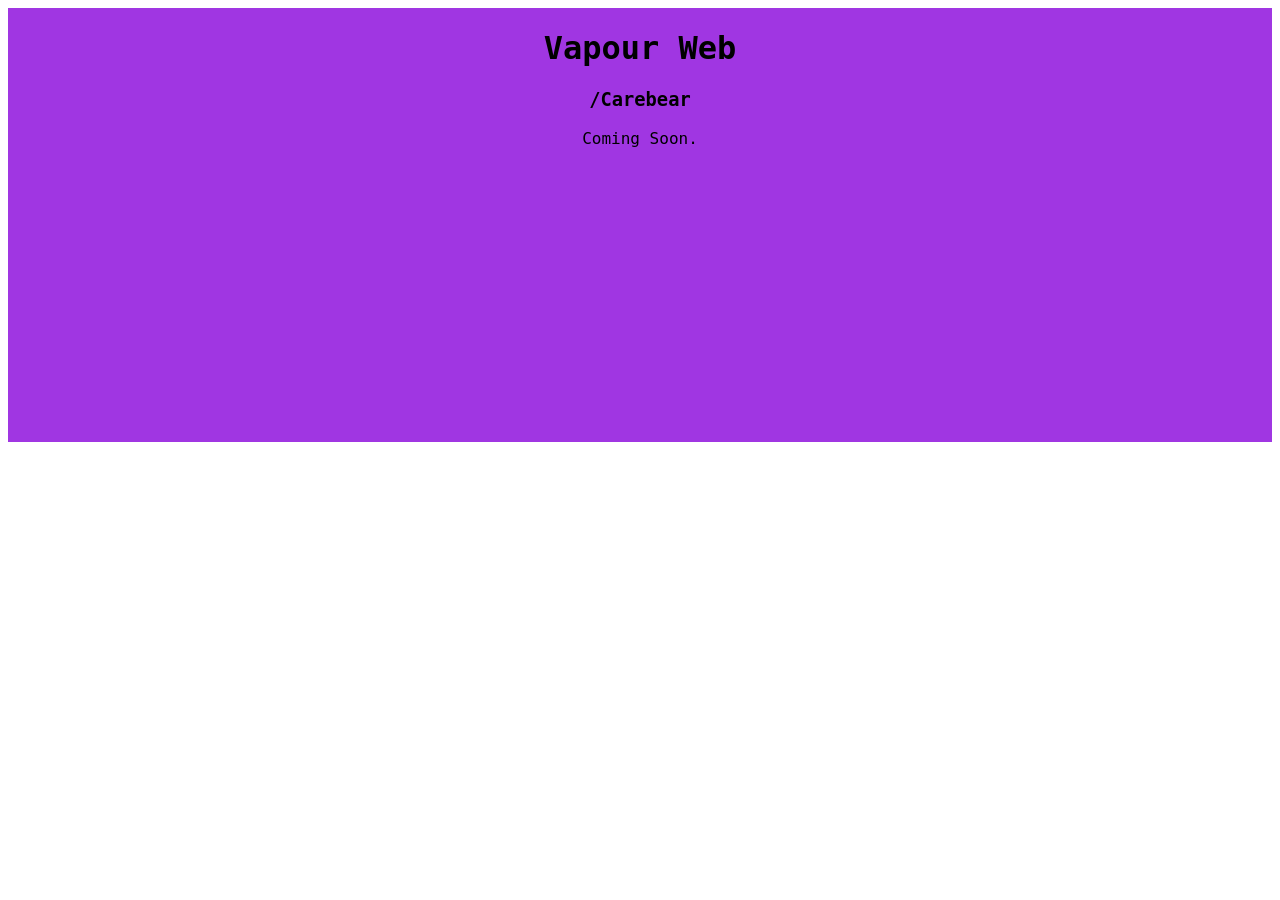
==== index.html @ 3020b5e5 "init commit Initial Commit for web frame." ====
<html>
    
    <head>
        <title>Vapour Web</title>
        <link rel="stylesheet" href="css/main.css">
    </head> 

    <div class="container">
    <!---CSS laylout top level container-->

        <div class="header">
            <h1>Vapour Web</h1>
            <h3>/Carebear</h3>
        </div>

        <div class="content">
            <body>
                <!---Content Here-->
                Coming Soon.
            </body>   
        </div>

        <div class="footer"></div>

        <div class="right-blade"></div>

        <div class="left-blade"></div>

    </div>
</html>
---- css/main.css ----
.container {
    background-color: #a036e2;
    display: grid; 
    grid-template-columns: 0.4fr 2.2fr 0.4fr; 
    grid-template-rows: 0.4fr 2.4fr 0.2fr; 
    gap: 0px 0px; 
    grid-template-areas: 
      "left-blade header right-blade"
      "left-blade content right-blade"
      "left-blade footer right-blade"; 
  }
  .header { grid-area: header; text-align: center; font-family: "Lucida Console", monospace; }
  .content { grid-area: content; text-align: center; font-family: "Monaco", monospace; }
  .footer { grid-area: footer; }
  .right-blade { grid-area: right-blade; }
  .left-blade { grid-area: left-blade; }
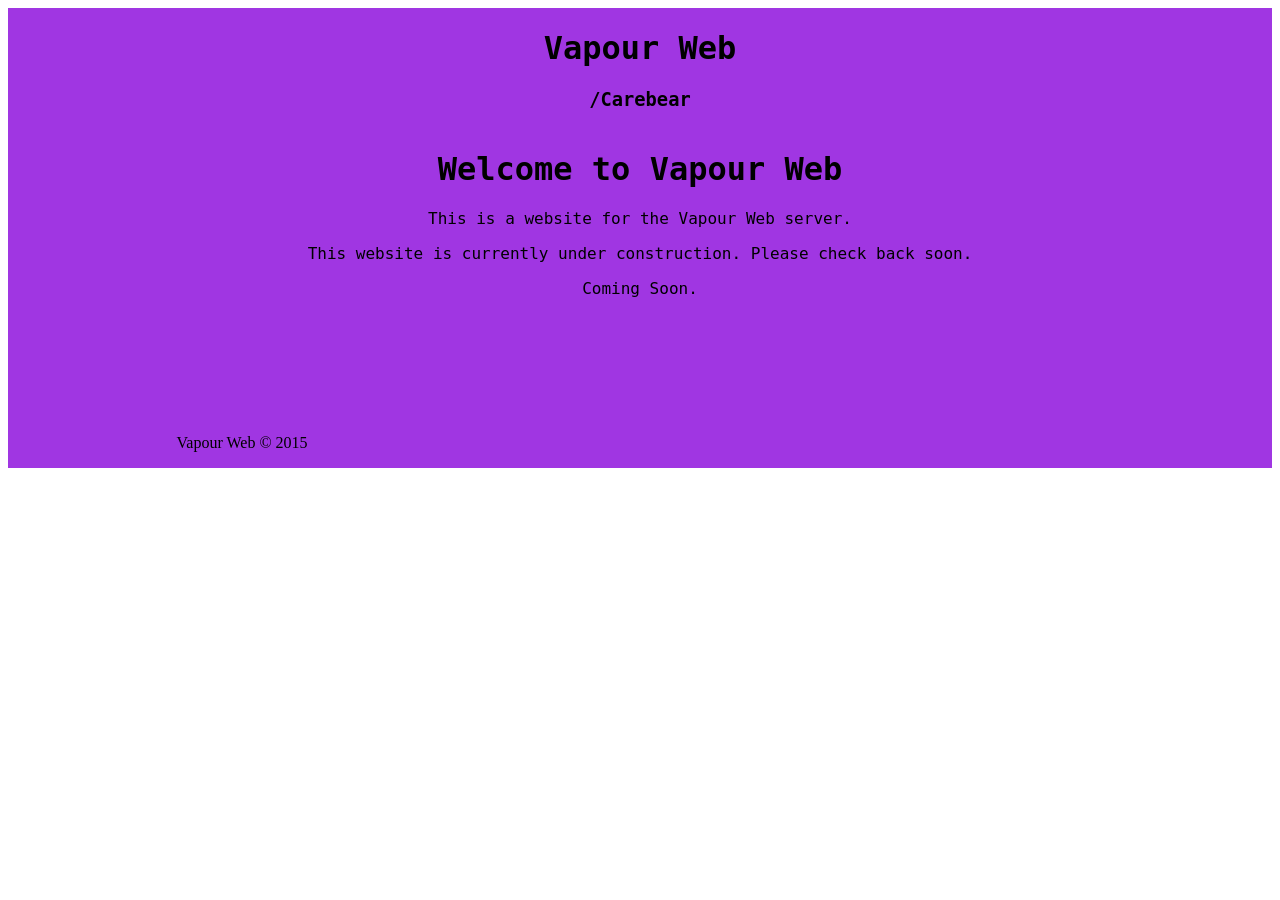
==== commit ed734a9e: "Co Pilot Test Signed-off-by: carebear93 <kris_care@hotmail.com>" ====
--- a/index.html
+++ b/index.html
@@ -15,10 +15,22 @@
 
         <div class="content">
             <body>
-                <!---Content Here-->
+                <h1>Welcome to Vapour Web</h1>
+                <p>
+                    This is a website for the Vapour Web server.
+                </p>
+                <p>
+                    This website is currently under construction.   Please check back soon.
+                </p>
                 Coming Soon.
             </body>   
         </div>
+
+        <div class="footer">
+            <p>
+                Vapour Web &copy; 2015
+            </p>
+
 
         <div class="footer"></div>
 
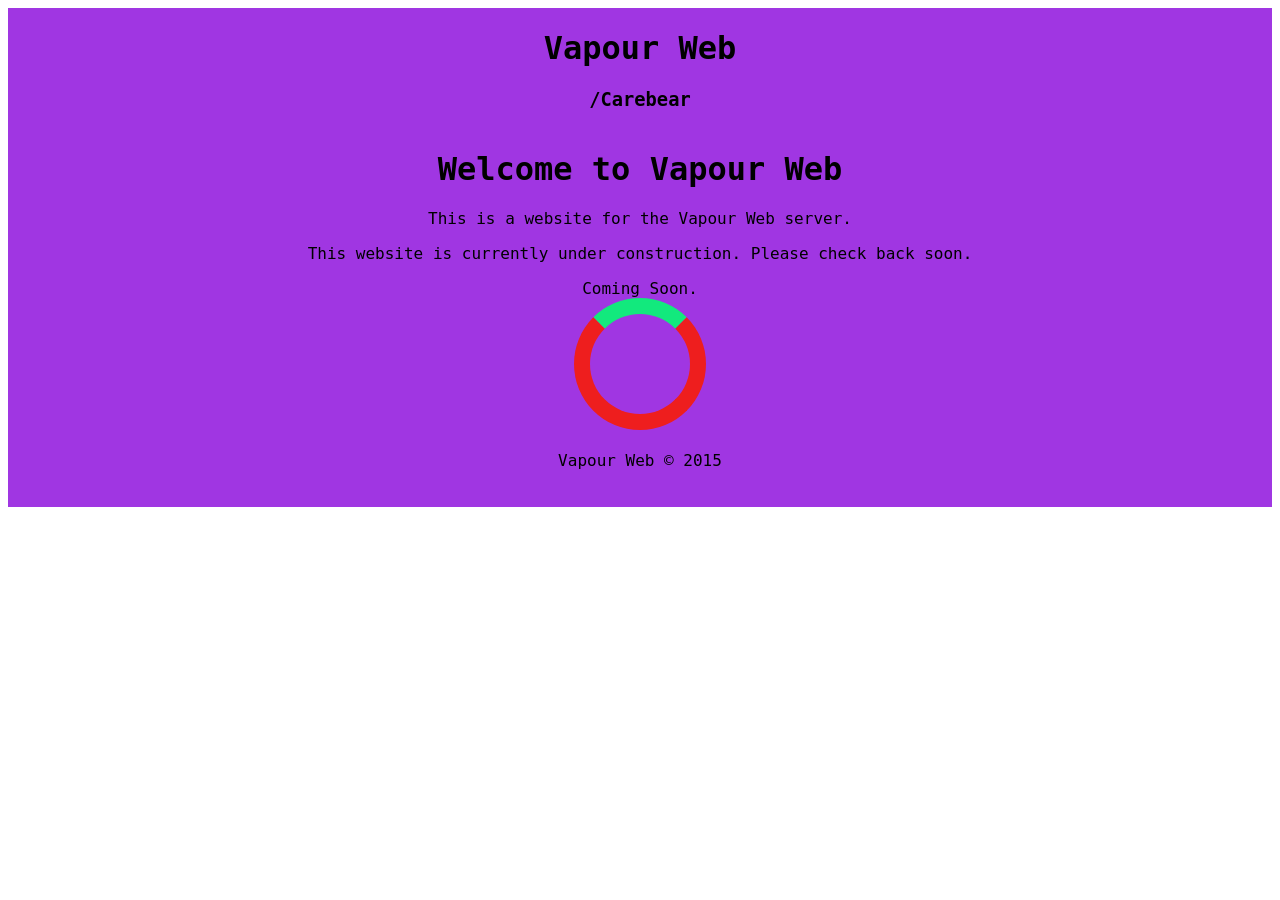
==== commit 38cf9d28: "Another Co Pilot Test Signed-off-by: carebear93 <kris_care@hotmail.com>" ====
--- a/index.html
+++ b/index.html
@@ -23,16 +23,15 @@
                     This website is currently under construction.   Please check back soon.
                 </p>
                 Coming Soon.
-            </body>   
+                <div class="loader"></div> <!--CSS loader-->
+            </body>
         </div>
 
         <div class="footer">
             <p>
                 Vapour Web &copy; 2015
             </p>
-
-
-        <div class="footer"></div>
+        </div>
 
         <div class="right-blade"></div>
 
--- a/css/main.css
+++ b/css/main.css
@@ -1,3 +1,4 @@
+/*Main Site CSS*/
 .container {
     background-color: #a036e2;
     display: grid; 
@@ -6,11 +7,33 @@
     gap: 0px 0px; 
     grid-template-areas: 
       "left-blade header right-blade"
-      "left-blade content right-blade"
+      "left-blade content  right-blade"
+      "left-blade loader  right-blade"
       "left-blade footer right-blade"; 
   }
   .header { grid-area: header; text-align: center; font-family: "Lucida Console", monospace; }
   .content { grid-area: content; text-align: center; font-family: "Monaco", monospace; }
-  .footer { grid-area: footer; }
+  .footer { grid-area: footer; text-align: center;  font-family: "Lucia Console", monospace;}
+
+  /*Loader CSS*/
+  .loader {
+    display: flex;
+    align-content: center;
+    margin: 0 auto;
+    grid-area: loader;
+    border: 16px solid #ee1e1e; /* Red */
+    border-top: 16px solid #12e97d; /* Green */
+    border-radius: 50%;
+    width: 100px;
+    height: 100px;
+    animation: spin 2s linear infinite;
+  }
+  @keyframes spin {
+    0% { transform: rotate(0deg); }
+    100% { transform: rotate(360deg); }
+  }
+
   .right-blade { grid-area: right-blade; }
   .left-blade { grid-area: left-blade; }
+  
+  
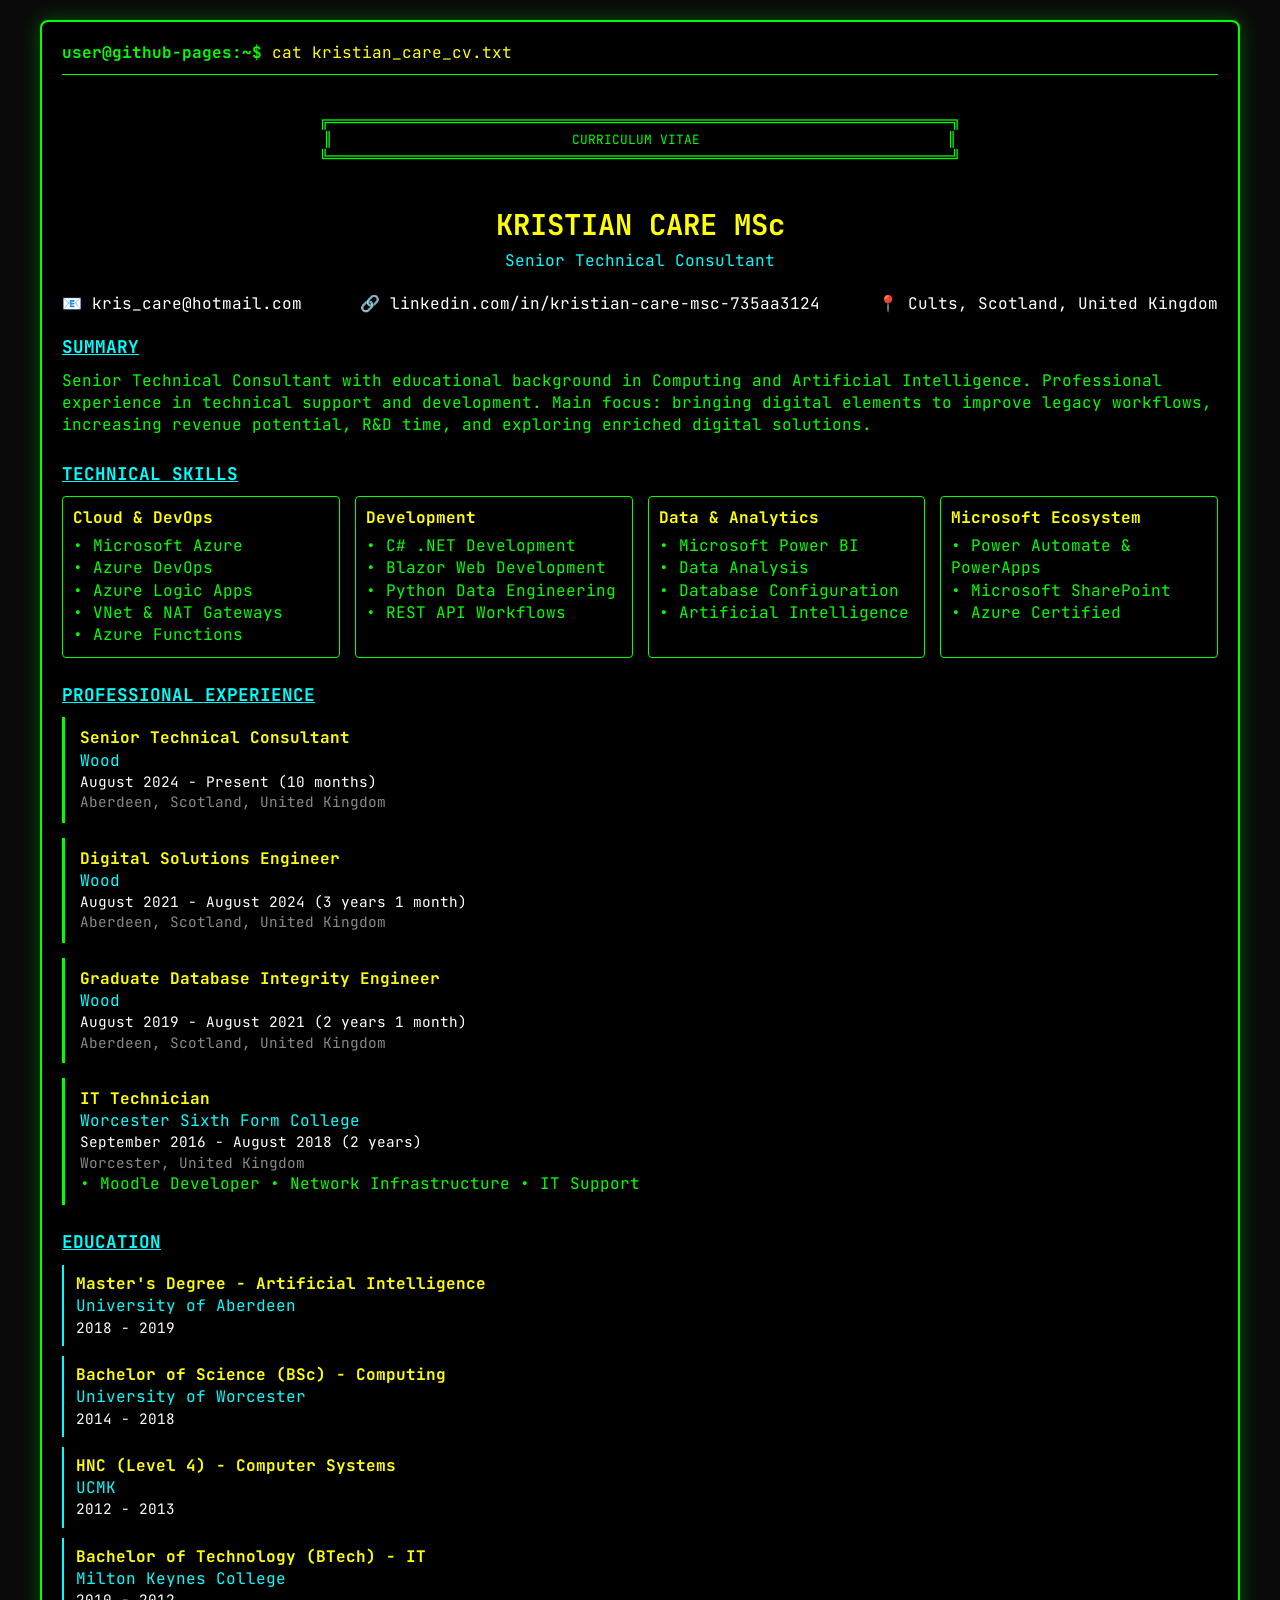
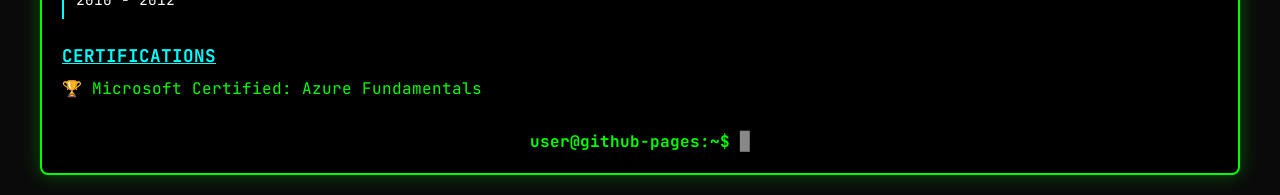
==== commit 8b68bf9c: "Inital Commit" ====
--- a/index.html
+++ b/index.html
@@ -1,41 +1,336 @@
-<html>
-    
-    <head>
-        <title>Vapour Web</title>
-        <link rel="stylesheet" href="css/main.css">
-    </head> 
-
-    <div class="container">
-    <!---CSS laylout top level container-->
-
-        <div class="header">
-            <h1>Vapour Web</h1>
-            <h3>/Carebear</h3>
+<!DOCTYPE html>
+<html lang="en">
+<head>
+    <meta charset="UTF-8">
+    <meta name="viewport" content="width=device-width, initial-scale=1.0">
+    <title>Kristian Care MSc - CV</title>
+    <style>
+        @import url('https://fonts.googleapis.com/css2?family=JetBrains+Mono:wght@400;700&display=swap');
+        
+        * {
+            margin: 0;
+            padding: 0;
+            box-sizing: border-box;
+        }
+        
+        body {
+            background-color: #0a0a0a;
+            color: #00ff00;
+            font-family: 'JetBrains Mono', 'Courier New', monospace;
+            line-height: 1.4;
+            padding: 20px;
+            min-height: 100vh;
+        }
+        
+        .terminal {
+            max-width: 1200px;
+            margin: 0 auto;
+            background-color: #000;
+            border: 2px solid #00ff00;
+            border-radius: 8px;
+            padding: 20px;
+            box-shadow: 0 0 20px rgba(0, 255, 0, 0.3);
+        }
+        
+        .terminal-header {
+            border-bottom: 1px solid #00ff00;
+            padding-bottom: 10px;
+            margin-bottom: 20px;
+        }
+        
+        .prompt {
+            color: #00ff00;
+            font-weight: bold;
+        }
+        
+        .command {
+            color: #ffff00;
+        }
+        
+        .output {
+            color: #00ff00;
+            margin-left: 0;
+        }
+        
+        .section {
+            margin-bottom: 25px;
+        }
+        
+        .section-title {
+            color: #00ffff;
+            font-weight: bold;
+            font-size: 1.1em;
+            margin-bottom: 10px;
+            text-decoration: underline;
+        }
+        
+        .name {
+            color: #ffff00;
+            font-size: 1.8em;
+            font-weight: bold;
+            text-align: center;
+            margin-bottom: 5px;
+        }
+        
+        .title {
+            color: #00ffff;
+            text-align: center;
+            margin-bottom: 20px;
+        }
+        
+        .contact-info {
+            display: flex;
+            justify-content: space-between;
+            flex-wrap: wrap;
+            gap: 10px;
+            margin-bottom: 20px;
+        }
+        
+        .contact-item {
+            color: #ffffff;
+        }
+        
+        .skills-grid {
+            display: grid;
+            grid-template-columns: repeat(auto-fit, minmax(250px, 1fr));
+            gap: 15px;
+            margin-bottom: 20px;
+        }
+        
+        .skill-category {
+            border: 1px solid #00ff00;
+            padding: 10px;
+            border-radius: 4px;
+        }
+        
+        .skill-category h4 {
+            color: #ffff00;
+            margin-bottom: 5px;
+        }
+        
+        .experience-item {
+            margin-bottom: 15px;
+            padding: 10px;
+            border-left: 3px solid #00ff00;
+            padding-left: 15px;
+        }
+        
+        .job-title {
+            color: #ffff00;
+            font-weight: bold;
+        }
+        
+        .company {
+            color: #00ffff;
+        }
+        
+        .duration {
+            color: #ffffff;
+            font-size: 0.9em;
+        }
+        
+        .location {
+            color: #888;
+            font-size: 0.9em;
+        }
+        
+        .education-item {
+            margin-bottom: 10px;
+            padding: 8px;
+            border-left: 2px solid #00ffff;
+            padding-left: 12px;
+        }
+        
+        .degree {
+            color: #ffff00;
+            font-weight: bold;
+        }
+        
+        .institution {
+            color: #00ffff;
+        }
+        
+        .year {
+            color: #ffffff;
+            font-size: 0.9em;
+        }
+        
+        .cursor {
+            animation: blink 1s infinite;
+        }
+        
+        @keyframes blink {
+            0%, 50% { opacity: 1; }
+            51%, 100% { opacity: 0; }
+        }
+        
+        .ascii-art {
+            color: #00ff00;
+            font-size: 0.8em;
+            text-align: center;
+            margin-bottom: 20px;
+            white-space: pre;
+        }
+        
+        @media (max-width: 768px) {
+            body {
+                padding: 10px;
+            }
+            
+            .terminal {
+                padding: 15px;
+            }
+            
+            .contact-info {
+                flex-direction: column;
+            }
+            
+            .skills-grid {
+                grid-template-columns: 1fr;
+            }
+            
+            .name {
+                font-size: 1.4em;
+            }
+        }
+    </style>
+</head>
+<body>
+    <div class="terminal">
+        <div class="terminal-header">
+            <span class="prompt">user@github-pages:~$</span> <span class="command">cat kristian_care_cv.txt</span>
         </div>
-
-        <div class="content">
-            <body>
-                <h1>Welcome to Vapour Web</h1>
-                <p>
-                    This is a website for the Vapour Web server.
-                </p>
-                <p>
-                    This website is currently under construction.   Please check back soon.
-                </p>
-                Coming Soon.
-                <div class="loader"></div> <!--CSS loader-->
-            </body>
+        
+        <div class="ascii-art">
+╔══════════════════════════════════════════════════════════════════════════════╗
+║                              CURRICULUM VITAE                               ║
+╚══════════════════════════════════════════════════════════════════════════════╝
         </div>
-
-        <div class="footer">
-            <p>
-                Vapour Web &copy; 2015
-            </p>
+        
+        <div class="output">
+            <div class="name">KRISTIAN CARE MSc</div>
+            <div class="title">Senior Technical Consultant</div>
+            
+            <div class="contact-info">
+                <div class="contact-item">📧 kris_care@hotmail.com</div>
+                <div class="contact-item">🔗 linkedin.com/in/kristian-care-msc-735aa3124</div>
+                <div class="contact-item">📍 Cults, Scotland, United Kingdom</div>
+            </div>
+            
+            <div class="section">
+                <div class="section-title">SUMMARY</div>
+                <div class="output">
+Senior Technical Consultant with educational background in Computing and 
+Artificial Intelligence. Professional experience in technical support and 
+development. Main focus: bringing digital elements to improve legacy workflows, 
+increasing revenue potential, R&D time, and exploring enriched digital solutions.
+                </div>
+            </div>
+            
+            <div class="section">
+                <div class="section-title">TECHNICAL SKILLS</div>
+                <div class="skills-grid">
+                    <div class="skill-category">
+                        <h4>Cloud & DevOps</h4>
+                        <div>• Microsoft Azure</div>
+                        <div>• Azure DevOps</div>
+                        <div>• Azure Logic Apps</div>
+                        <div>• VNet & NAT Gateways</div>
+                        <div>• Azure Functions</div>
+                    </div>
+                    <div class="skill-category">
+                        <h4>Development</h4>
+                        <div>• C# .NET Development</div>
+                        <div>• Blazor Web Development</div>
+                        <div>• Python Data Engineering</div>
+                        <div>• REST API Workflows</div>
+                    </div>
+                    <div class="skill-category">
+                        <h4>Data & Analytics</h4>
+                        <div>• Microsoft Power BI</div>
+                        <div>• Data Analysis</div>
+                        <div>• Database Configuration</div>
+                        <div>• Artificial Intelligence</div>
+                    </div>
+                    <div class="skill-category">
+                        <h4>Microsoft Ecosystem</h4>
+                        <div>• Power Automate & PowerApps</div>
+                        <div>• Microsoft SharePoint</div>
+                        <div>• Azure Certified</div>
+                    </div>
+                </div>
+            </div>
+            
+            <div class="section">
+                <div class="section-title">PROFESSIONAL EXPERIENCE</div>
+                
+                <div class="experience-item">
+                    <div class="job-title">Senior Technical Consultant</div>
+                    <div class="company">Wood</div>
+                    <div class="duration">August 2024 - Present (10 months)</div>
+                    <div class="location">Aberdeen, Scotland, United Kingdom</div>
+                </div>
+                
+                <div class="experience-item">
+                    <div class="job-title">Digital Solutions Engineer</div>
+                    <div class="company">Wood</div>
+                    <div class="duration">August 2021 - August 2024 (3 years 1 month)</div>
+                    <div class="location">Aberdeen, Scotland, United Kingdom</div>
+                </div>
+                
+                <div class="experience-item">
+                    <div class="job-title">Graduate Database Integrity Engineer</div>
+                    <div class="company">Wood</div>
+                    <div class="duration">August 2019 - August 2021 (2 years 1 month)</div>
+                    <div class="location">Aberdeen, Scotland, United Kingdom</div>
+                </div>
+                
+                <div class="experience-item">
+                    <div class="job-title">IT Technician</div>
+                    <div class="company">Worcester Sixth Form College</div>
+                    <div class="duration">September 2016 - August 2018 (2 years)</div>
+                    <div class="location">Worcester, United Kingdom</div>
+                    <div>• Moodle Developer • Network Infrastructure • IT Support</div>
+                </div>
+            </div>
+            
+            <div class="section">
+                <div class="section-title">EDUCATION</div>
+                
+                <div class="education-item">
+                    <div class="degree">Master's Degree - Artificial Intelligence</div>
+                    <div class="institution">University of Aberdeen</div>
+                    <div class="year">2018 - 2019</div>
+                </div>
+                
+                <div class="education-item">
+                    <div class="degree">Bachelor of Science (BSc) - Computing</div>
+                    <div class="institution">University of Worcester</div>
+                    <div class="year">2014 - 2018</div>
+                </div>
+                
+                <div class="education-item">
+                    <div class="degree">HNC (Level 4) - Computer Systems</div>
+                    <div class="institution">UCMK</div>
+                    <div class="year">2012 - 2013</div>
+                </div>
+                
+                <div class="education-item">
+                    <div class="degree">Bachelor of Technology (BTech) - IT</div>
+                    <div class="institution">Milton Keynes College</div>
+                    <div class="year">2010 - 2012</div>
+                </div>
+            </div>
+            
+            <div class="section">
+                <div class="section-title">CERTIFICATIONS</div>
+                <div class="output">🏆 Microsoft Certified: Azure Fundamentals</div>
+            </div>
+            
+            <div style="margin-top: 30px; text-align: center; color: #888;">
+                <span class="prompt">user@github-pages:~$</span> <span class="cursor">█</span>
+            </div>
         </div>
-
-        <div class="right-blade"></div>
-
-        <div class="left-blade"></div>
-
     </div>
+</body>
 </html>
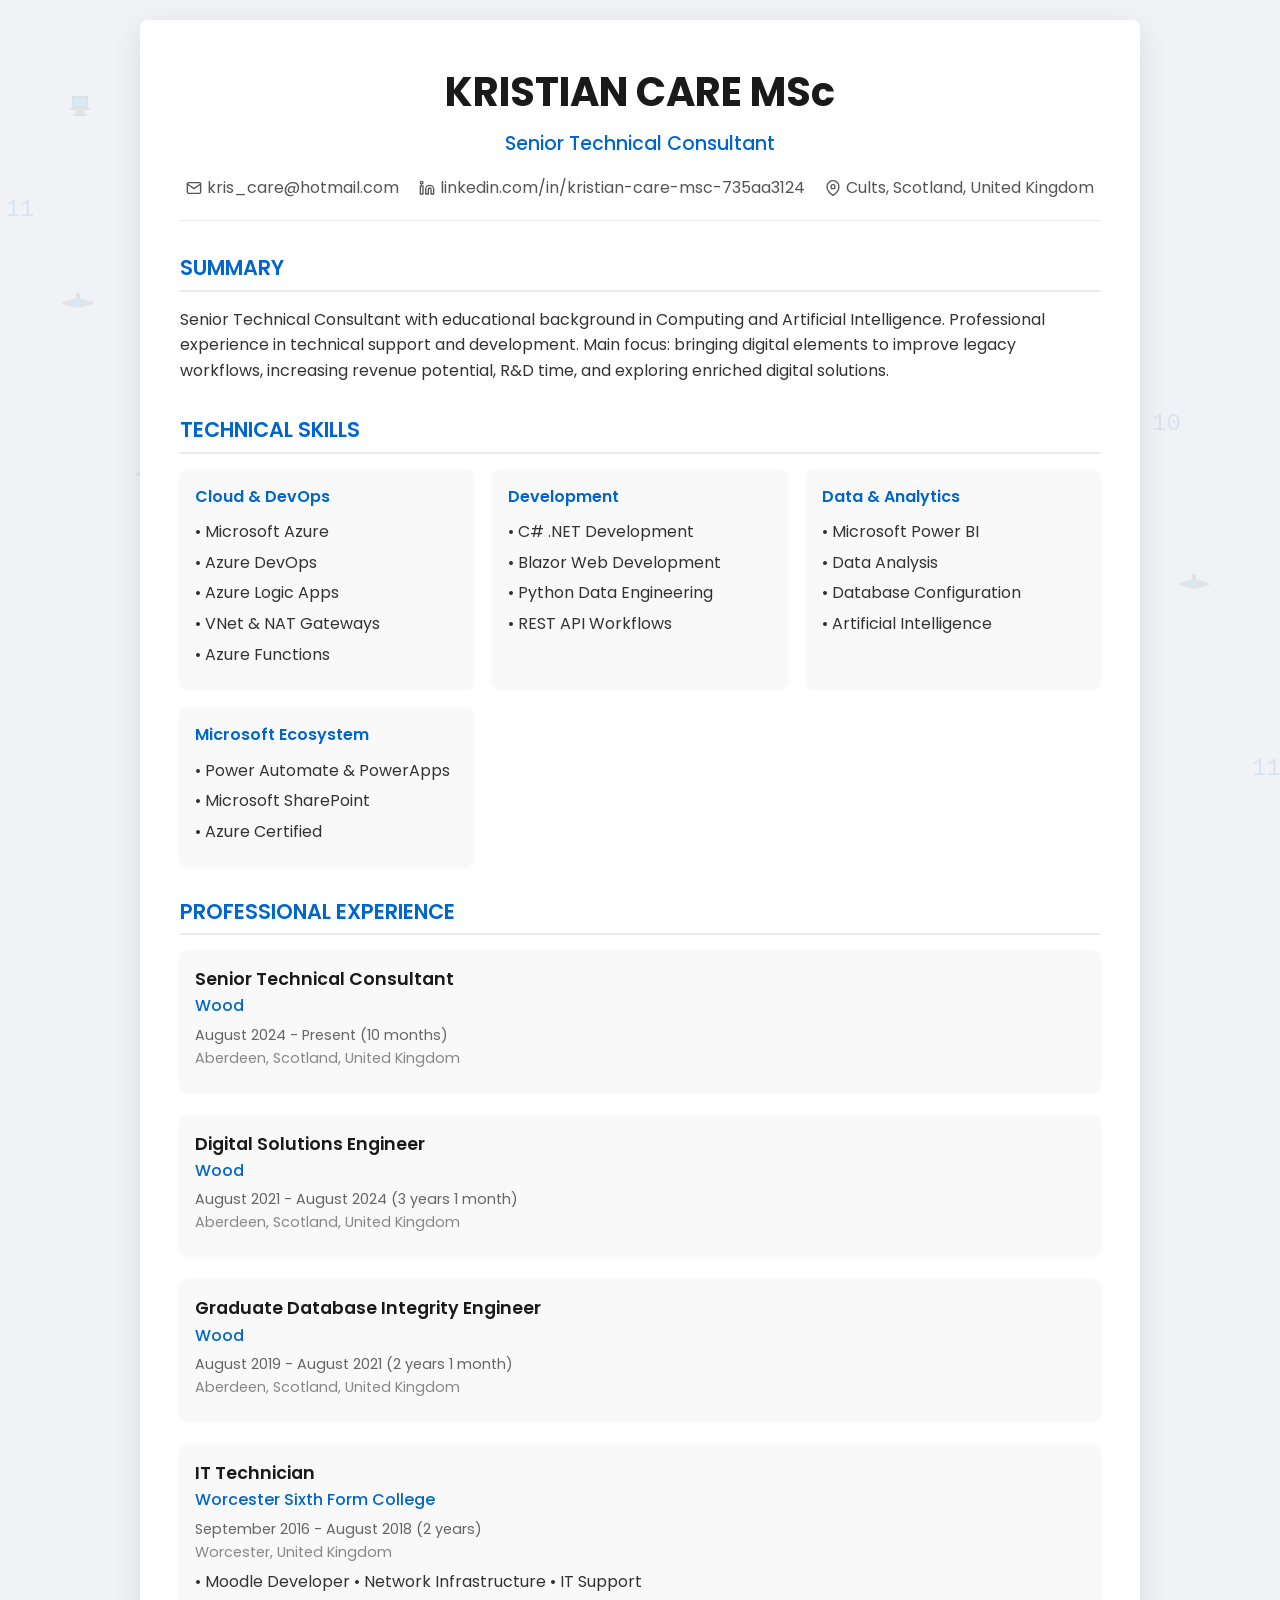
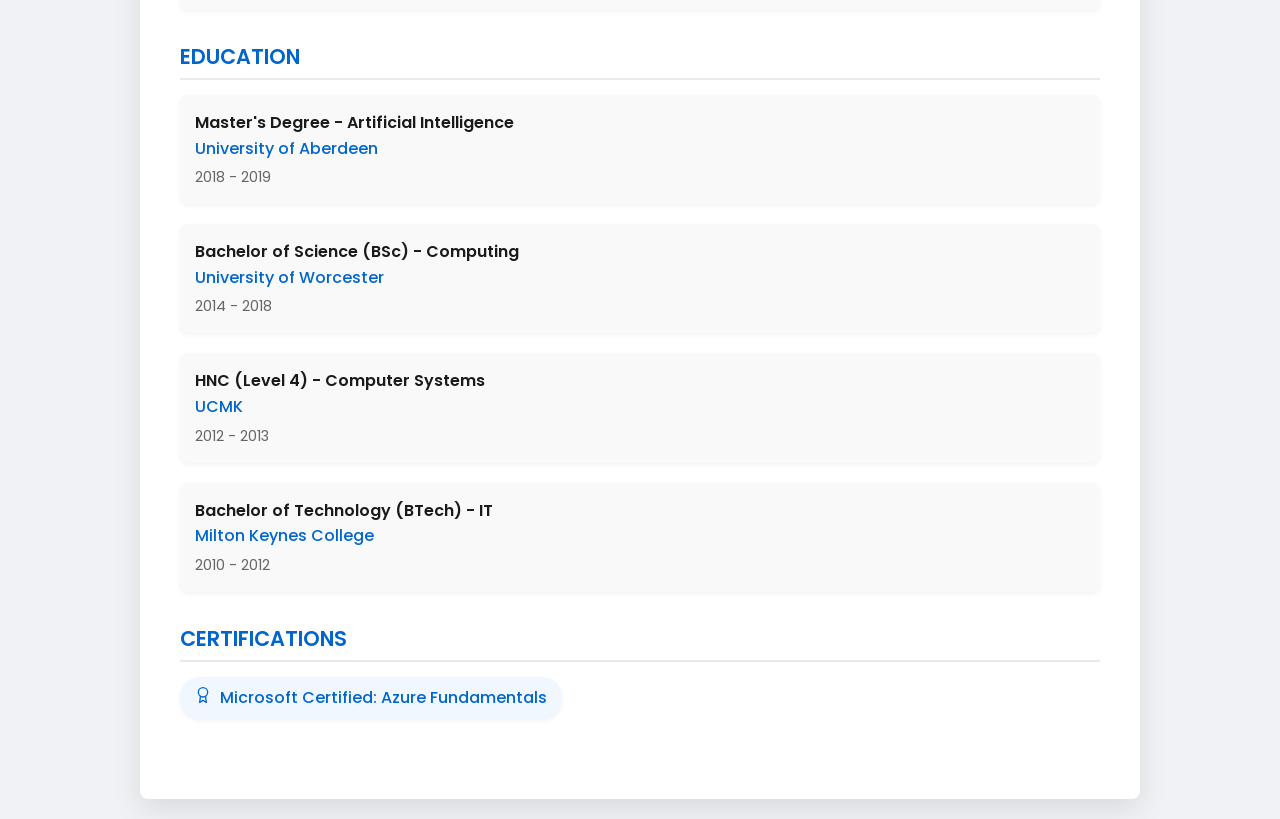
==== commit 9989930b: "Update index.html" ====
--- a/index.html
+++ b/index.html
@@ -5,7 +5,7 @@
     <meta name="viewport" content="width=device-width, initial-scale=1.0">
     <title>Kristian Care MSc - CV</title>
     <style>
-        @import url('https://fonts.googleapis.com/css2?family=JetBrains+Mono:wght@400;700&display=swap');
+        @import url('https://fonts.googleapis.com/css2?family=Poppins:wght@300;400;500;600;700&display=swap');
         
         * {
             margin: 0;
@@ -14,162 +14,235 @@
         }
         
         body {
-            background-color: #0a0a0a;
-            color: #00ff00;
-            font-family: 'JetBrains Mono', 'Courier New', monospace;
-            line-height: 1.4;
+            background-color: #f0f2f5;
+            color: #333;
+            font-family: 'Poppins', sans-serif;
+            line-height: 1.6;
             padding: 20px;
             min-height: 100vh;
-        }
-        
-        .terminal {
-            max-width: 1200px;
+            position: relative;
+            overflow-x: hidden;
+        }
+        
+        /* Pixel art background elements */
+        .pixel-bg {
+            position: fixed;
+            top: 0;
+            left: 0;
+            width: 100%;
+            height: 100%;
+            z-index: -1;
+            overflow: hidden;
+        }
+        
+        .pixel {
+            position: absolute;
+            opacity: 0.1;
+        }
+        
+        .computer {
+            width: 32px;
+            height: 32px;
+            background-image: url("data:image/svg+xml,%3Csvg xmlns='http://www.w3.org/2000/svg' viewBox='0 0 32 32'%3E%3Crect x='8' y='6' width='16' height='12' fill='%23555'/%3E%3Crect x='10' y='8' width='12' height='8' fill='%2300aaff'/%3E%3Crect x='6' y='18' width='20' height='2' fill='%23555'/%3E%3Crect x='12' y='20' width='8' height='4' fill='%23555'/%3E%3Crect x='10' y='24' width='12' height='2' fill='%23555'/%3E%3C/svg%3E");
+            animation: float 15s infinite linear;
+        }
+        
+        .number {
+            font-family: monospace;
+            font-size: 24px;
+            color: #0066cc;
+            animation: float 20s infinite linear;
+        }
+        
+        .spaceship {
+            width: 48px;
+            height: 48px;
+            background-image: url("data:image/svg+xml,%3Csvg xmlns='http://www.w3.org/2000/svg' viewBox='0 0 48 48'%3E%3Cellipse cx='24' cy='24' rx='10' ry='5' fill='%23888'/%3E%3Cellipse cx='24' cy='24' rx='16' ry='3' fill='%23666'/%3E%3Ccircle cx='24' cy='24' r='4' fill='%230099ff'/%3E%3Crect x='22' y='14' width='4' height='6' fill='%23555'/%3E%3C/svg%3E");
+            animation: float 25s infinite linear;
+        }
+        
+        @keyframes float {
+            0% {
+                transform: translate(0, 0) rotate(0deg);
+            }
+            25% {
+                transform: translate(100px, 50px) rotate(90deg);
+            }
+            50% {
+                transform: translate(200px, 0) rotate(180deg);
+            }
+            75% {
+                transform: translate(100px, -50px) rotate(270deg);
+            }
+            100% {
+                transform: translate(0, 0) rotate(360deg);
+            }
+        }
+        
+        /* Paper container */
+        .paper {
+            max-width: 1000px;
             margin: 0 auto;
-            background-color: #000;
-            border: 2px solid #00ff00;
+            background-color: #ffffff;
             border-radius: 8px;
-            padding: 20px;
-            box-shadow: 0 0 20px rgba(0, 255, 0, 0.3);
-        }
-        
-        .terminal-header {
-            border-bottom: 1px solid #00ff00;
-            padding-bottom: 10px;
-            margin-bottom: 20px;
-        }
-        
-        .prompt {
-            color: #00ff00;
-            font-weight: bold;
-        }
-        
-        .command {
-            color: #ffff00;
-        }
-        
-        .output {
-            color: #00ff00;
-            margin-left: 0;
-        }
-        
-        .section {
-            margin-bottom: 25px;
-        }
-        
-        .section-title {
-            color: #00ffff;
-            font-weight: bold;
-            font-size: 1.1em;
-            margin-bottom: 10px;
-            text-decoration: underline;
+            padding: 40px;
+            box-shadow: 0 10px 30px rgba(0, 0, 0, 0.1);
+            position: relative;
+            z-index: 1;
+        }
+        
+        .header {
+            text-align: center;
+            margin-bottom: 30px;
+            padding-bottom: 20px;
+            border-bottom: 1px solid #eaeaea;
         }
         
         .name {
-            color: #ffff00;
-            font-size: 1.8em;
-            font-weight: bold;
-            text-align: center;
+            color: #1a1a1a;
+            font-size: 2.5em;
+            font-weight: 700;
             margin-bottom: 5px;
         }
         
         .title {
-            color: #00ffff;
-            text-align: center;
-            margin-bottom: 20px;
+            color: #0066cc;
+            font-size: 1.2em;
+            font-weight: 500;
+            margin-bottom: 15px;
         }
         
         .contact-info {
             display: flex;
-            justify-content: space-between;
+            justify-content: center;
             flex-wrap: wrap;
-            gap: 10px;
-            margin-bottom: 20px;
+            gap: 20px;
         }
         
         .contact-item {
-            color: #ffffff;
+            display: flex;
+            align-items: center;
+            gap: 5px;
+            color: #555;
+        }
+        
+        .section {
+            margin-bottom: 30px;
+        }
+        
+        .section-title {
+            color: #0066cc;
+            font-weight: 600;
+            font-size: 1.3em;
+            margin-bottom: 15px;
+            padding-bottom: 5px;
+            border-bottom: 2px solid #eaeaea;
         }
         
         .skills-grid {
             display: grid;
-            grid-template-columns: repeat(auto-fit, minmax(250px, 1fr));
-            gap: 15px;
+            grid-template-columns: repeat(auto-fit, minmax(220px, 1fr));
+            gap: 20px;
             margin-bottom: 20px;
         }
         
         .skill-category {
-            border: 1px solid #00ff00;
-            padding: 10px;
-            border-radius: 4px;
+            background-color: #f9f9f9;
+            padding: 15px;
+            border-radius: 8px;
+            box-shadow: 0 2px 5px rgba(0, 0, 0, 0.05);
+            transition: transform 0.2s ease;
+        }
+        
+        .skill-category:hover {
+            transform: translateY(-5px);
         }
         
         .skill-category h4 {
-            color: #ffff00;
+            color: #0066cc;
+            margin-bottom: 10px;
+            font-weight: 600;
+        }
+        
+        .skill-category div {
             margin-bottom: 5px;
         }
         
         .experience-item {
-            margin-bottom: 15px;
-            padding: 10px;
-            border-left: 3px solid #00ff00;
-            padding-left: 15px;
+            margin-bottom: 25px;
+            padding: 15px;
+            border-radius: 8px;
+            background-color: #f9f9f9;
+            box-shadow: 0 2px 5px rgba(0, 0, 0, 0.05);
+            transition: transform 0.2s ease;
+        }
+        
+        .experience-item:hover {
+            transform: translateY(-5px);
         }
         
         .job-title {
-            color: #ffff00;
-            font-weight: bold;
+            color: #1a1a1a;
+            font-weight: 600;
+            font-size: 1.1em;
         }
         
         .company {
-            color: #00ffff;
+            color: #0066cc;
+            font-weight: 500;
         }
         
         .duration {
-            color: #ffffff;
+            color: #666;
             font-size: 0.9em;
+            margin-top: 5px;
         }
         
         .location {
             color: #888;
             font-size: 0.9em;
+            margin-bottom: 5px;
         }
         
         .education-item {
+            margin-bottom: 20px;
+            padding: 15px;
+            border-radius: 8px;
+            background-color: #f9f9f9;
+            box-shadow: 0 2px 5px rgba(0, 0, 0, 0.05);
+            transition: transform 0.2s ease;
+        }
+        
+        .education-item:hover {
+            transform: translateY(-5px);
+        }
+        
+        .degree {
+            color: #1a1a1a;
+            font-weight: 600;
+        }
+        
+        .institution {
+            color: #0066cc;
+            font-weight: 500;
+        }
+        
+        .year {
+            color: #666;
+            font-size: 0.9em;
+            margin-top: 5px;
+        }
+        
+        .certification {
+            display: inline-block;
+            background-color: #f0f7ff;
+            color: #0066cc;
+            padding: 8px 15px;
+            border-radius: 20px;
+            margin-right: 10px;
             margin-bottom: 10px;
-            padding: 8px;
-            border-left: 2px solid #00ffff;
-            padding-left: 12px;
-        }
-        
-        .degree {
-            color: #ffff00;
-            font-weight: bold;
-        }
-        
-        .institution {
-            color: #00ffff;
-        }
-        
-        .year {
-            color: #ffffff;
-            font-size: 0.9em;
-        }
-        
-        .cursor {
-            animation: blink 1s infinite;
-        }
-        
-        @keyframes blink {
-            0%, 50% { opacity: 1; }
-            51%, 100% { opacity: 0; }
-        }
-        
-        .ascii-art {
-            color: #00ff00;
-            font-size: 0.8em;
-            text-align: center;
-            margin-bottom: 20px;
-            white-space: pre;
+            font-weight: 500;
+            box-shadow: 0 2px 5px rgba(0, 0, 0, 0.05);
         }
         
         @media (max-width: 768px) {
@@ -177,160 +250,216 @@
                 padding: 10px;
             }
             
-            .terminal {
-                padding: 15px;
+            .paper {
+                padding: 20px;
             }
             
             .contact-info {
                 flex-direction: column;
+                align-items: center;
+            }
+            
+            .name {
+                font-size: 1.8em;
             }
             
             .skills-grid {
                 grid-template-columns: 1fr;
-            }
-            
-            .name {
-                font-size: 1.4em;
             }
         }
     </style>
 </head>
 <body>
-    <div class="terminal">
-        <div class="terminal-header">
-            <span class="prompt">user@github-pages:~$</span> <span class="command">cat kristian_care_cv.txt</span>
-        </div>
-        
-        <div class="ascii-art">
-╔══════════════════════════════════════════════════════════════════════════════╗
-║                              CURRICULUM VITAE                               ║
-╚══════════════════════════════════════════════════════════════════════════════╝
-        </div>
-        
-        <div class="output">
+    <!-- Pixel art background -->
+    <div class="pixel-bg">
+        <!-- Computers -->
+        <div class="pixel computer" style="top: 10%; left: 5%;"></div>
+        <div class="pixel computer" style="top: 30%; left: 80%;"></div>
+        <div class="pixel computer" style="top: 70%; left: 15%;"></div>
+        <div class="pixel computer" style="top: 85%; left: 75%;"></div>
+        
+        <!-- Numbers -->
+        <div class="pixel number" style="top: 15%; left: 25%;">01</div>
+        <div class="pixel number" style="top: 45%; left: 90%;">10</div>
+        <div class="pixel number" style="top: 65%; left: 40%;">11</div>
+        <div class="pixel number" style="top: 5%; left: 60%;">00</div>
+        
+        <!-- Spaceships -->
+        <div class="pixel spaceship" style="top: 20%; left: 40%;"></div>
+        <div class="pixel spaceship" style="top: 50%; left: 10%;"></div>
+        <div class="pixel spaceship" style="top: 80%; left: 60%;"></div>
+    </div>
+    
+    <div class="paper">
+        <div class="header">
             <div class="name">KRISTIAN CARE MSc</div>
             <div class="title">Senior Technical Consultant</div>
             
             <div class="contact-info">
-                <div class="contact-item">📧 kris_care@hotmail.com</div>
-                <div class="contact-item">🔗 linkedin.com/in/kristian-care-msc-735aa3124</div>
-                <div class="contact-item">📍 Cults, Scotland, United Kingdom</div>
-            </div>
-            
-            <div class="section">
-                <div class="section-title">SUMMARY</div>
-                <div class="output">
-Senior Technical Consultant with educational background in Computing and 
-Artificial Intelligence. Professional experience in technical support and 
-development. Main focus: bringing digital elements to improve legacy workflows, 
-increasing revenue potential, R&D time, and exploring enriched digital solutions.
-                </div>
-            </div>
-            
-            <div class="section">
-                <div class="section-title">TECHNICAL SKILLS</div>
-                <div class="skills-grid">
-                    <div class="skill-category">
-                        <h4>Cloud & DevOps</h4>
-                        <div>• Microsoft Azure</div>
-                        <div>• Azure DevOps</div>
-                        <div>• Azure Logic Apps</div>
-                        <div>• VNet & NAT Gateways</div>
-                        <div>• Azure Functions</div>
-                    </div>
-                    <div class="skill-category">
-                        <h4>Development</h4>
-                        <div>• C# .NET Development</div>
-                        <div>• Blazor Web Development</div>
-                        <div>• Python Data Engineering</div>
-                        <div>• REST API Workflows</div>
-                    </div>
-                    <div class="skill-category">
-                        <h4>Data & Analytics</h4>
-                        <div>• Microsoft Power BI</div>
-                        <div>• Data Analysis</div>
-                        <div>• Database Configuration</div>
-                        <div>• Artificial Intelligence</div>
-                    </div>
-                    <div class="skill-category">
-                        <h4>Microsoft Ecosystem</h4>
-                        <div>• Power Automate & PowerApps</div>
-                        <div>• Microsoft SharePoint</div>
-                        <div>• Azure Certified</div>
-                    </div>
-                </div>
-            </div>
-            
-            <div class="section">
-                <div class="section-title">PROFESSIONAL EXPERIENCE</div>
+                <div class="contact-item">
+                    <svg xmlns="http://www.w3.org/2000/svg" width="16" height="16" viewBox="0 0 24 24" fill="none" stroke="currentColor" stroke-width="2" stroke-linecap="round" stroke-linejoin="round"><path d="M4 4h16c1.1 0 2 .9 2 2v12c0 1.1-.9 2-2 2H4c-1.1 0-2-.9-2-2V6c0-1.1.9-2 2-2z"></path><polyline points="22,6 12,13 2,6"></polyline></svg>
+                    kris_care@hotmail.com
+                </div>
+                <div class="contact-item">
+                    <svg xmlns="http://www.w3.org/2000/svg" width="16" height="16" viewBox="0 0 24 24" fill="none" stroke="currentColor" stroke-width="2" stroke-linecap="round" stroke-linejoin="round"><path d="M16 8a6 6 0 0 1 6 6v7h-4v-7a2 2 0 0 0-2-2 2 2 0 0 0-2 2v7h-4v-7a6 6 0 0 1 6-6z"></path><rect x="2" y="9" width="4" height="12"></rect><circle cx="4" cy="4" r="2"></circle></svg>
+                    linkedin.com/in/kristian-care-msc-735aa3124
+                </div>
+                <div class="contact-item">
+                    <svg xmlns="http://www.w3.org/2000/svg" width="16" height="16" viewBox="0 0 24 24" fill="none" stroke="currentColor" stroke-width="2" stroke-linecap="round" stroke-linejoin="round"><path d="M21 10c0 7-9 13-9 13s-9-6-9-13a9 9 0 0 1 18 0z"></path><circle cx="12" cy="10" r="3"></circle></svg>
+                    Cults, Scotland, United Kingdom
+                </div>
+            </div>
+        </div>
+        
+        <div class="section">
+            <div class="section-title">SUMMARY</div>
+            <p>
+                Senior Technical Consultant with educational background in Computing and 
+                Artificial Intelligence. Professional experience in technical support and 
+                development. Main focus: bringing digital elements to improve legacy workflows, 
+                increasing revenue potential, R&D time, and exploring enriched digital solutions.
+            </p>
+        </div>
+        
+        <div class="section">
+            <div class="section-title">TECHNICAL SKILLS</div>
+            <div class="skills-grid">
+                <div class="skill-category">
+                    <h4>Cloud & DevOps</h4>
+                    <div>• Microsoft Azure</div>
+                    <div>• Azure DevOps</div>
+                    <div>• Azure Logic Apps</div>
+                    <div>• VNet & NAT Gateways</div>
+                    <div>• Azure Functions</div>
+                </div>
+                <div class="skill-category">
+                    <h4>Development</h4>
+                    <div>• C# .NET Development</div>
+                    <div>• Blazor Web Development</div>
+                    <div>• Python Data Engineering</div>
+                    <div>• REST API Workflows</div>
+                </div>
+                <div class="skill-category">
+                    <h4>Data & Analytics</h4>
+                    <div>• Microsoft Power BI</div>
+                    <div>• Data Analysis</div>
+                    <div>• Database Configuration</div>
+                    <div>• Artificial Intelligence</div>
+                </div>
+                <div class="skill-category">
+                    <h4>Microsoft Ecosystem</h4>
+                    <div>• Power Automate & PowerApps</div>
+                    <div>• Microsoft SharePoint</div>
+                    <div>• Azure Certified</div>
+                </div>
+            </div>
+        </div>
+        
+        <div class="section">
+            <div class="section-title">PROFESSIONAL EXPERIENCE</div>
+            
+            <div class="experience-item">
+                <div class="job-title">Senior Technical Consultant</div>
+                <div class="company">Wood</div>
+                <div class="duration">August 2024 - Present (10 months)</div>
+                <div class="location">Aberdeen, Scotland, United Kingdom</div>
+            </div>
+            
+            <div class="experience-item">
+                <div class="job-title">Digital Solutions Engineer</div>
+                <div class="company">Wood</div>
+                <div class="duration">August 2021 - August 2024 (3 years 1 month)</div>
+                <div class="location">Aberdeen, Scotland, United Kingdom</div>
+            </div>
+            
+            <div class="experience-item">
+                <div class="job-title">Graduate Database Integrity Engineer</div>
+                <div class="company">Wood</div>
+                <div class="duration">August 2019 - August 2021 (2 years 1 month)</div>
+                <div class="location">Aberdeen, Scotland, United Kingdom</div>
+            </div>
+            
+            <div class="experience-item">
+                <div class="job-title">IT Technician</div>
+                <div class="company">Worcester Sixth Form College</div>
+                <div class="duration">September 2016 - August 2018 (2 years)</div>
+                <div class="location">Worcester, United Kingdom</div>
+                <div>• Moodle Developer • Network Infrastructure • IT Support</div>
+            </div>
+        </div>
+        
+        <div class="section">
+            <div class="section-title">EDUCATION</div>
+            
+            <div class="education-item">
+                <div class="degree">Master's Degree - Artificial Intelligence</div>
+                <div class="institution">University of Aberdeen</div>
+                <div class="year">2018 - 2019</div>
+            </div>
+            
+            <div class="education-item">
+                <div class="degree">Bachelor of Science (BSc) - Computing</div>
+                <div class="institution">University of Worcester</div>
+                <div class="year">2014 - 2018</div>
+            </div>
+            
+            <div class="education-item">
+                <div class="degree">HNC (Level 4) - Computer Systems</div>
+                <div class="institution">UCMK</div>
+                <div class="year">2012 - 2013</div>
+            </div>
+            
+            <div class="education-item">
+                <div class="degree">Bachelor of Technology (BTech) - IT</div>
+                <div class="institution">Milton Keynes College</div>
+                <div class="year">2010 - 2012</div>
+            </div>
+        </div>
+        
+        <div class="section">
+            <div class="section-title">CERTIFICATIONS</div>
+            <div class="certification">
+                <svg xmlns="http://www.w3.org/2000/svg" width="16" height="16" viewBox="0 0 24 24" fill="none" stroke="currentColor" stroke-width="2" stroke-linecap="round" stroke-linejoin="round" style="margin-right: 5px;"><circle cx="12" cy="8" r="7"></circle><polyline points="8.21 13.89 7 23 12 20 17 23 15.79 13.88"></polyline></svg>
+                Microsoft Certified: Azure Fundamentals
+            </div>
+        </div>
+    </div>
+
+    <script>
+        // Add more dynamic pixel elements
+        function createPixelElements() {
+            const pixelBg = document.querySelector('.pixel-bg');
+            const elements = ['computer', 'number', 'spaceship'];
+            const numbers = ['01', '10', '11', '00'];
+            
+            // Create 20 additional random elements
+            for (let i = 0; i < 20; i++) {
+                const type = elements[Math.floor(Math.random() * elements.length)];
+                const el = document.createElement('div');
+                el.className = `pixel ${type}`;
                 
-                <div class="experience-item">
-                    <div class="job-title">Senior Technical Consultant</div>
-                    <div class="company">Wood</div>
-                    <div class="duration">August 2024 - Present (10 months)</div>
-                    <div class="location">Aberdeen, Scotland, United Kingdom</div>
-                </div>
+                // Random position
+                el.style.top = `${Math.random() * 100}%`;
+                el.style.left = `${Math.random() * 100}%`;
                 
-                <div class="experience-item">
-                    <div class="job-title">Digital Solutions Engineer</div>
-                    <div class="company">Wood</div>
-                    <div class="duration">August 2021 - August 2024 (3 years 1 month)</div>
-                    <div class="location">Aberdeen, Scotland, United Kingdom</div>
-                </div>
+                // If it's a number, set the content
+                if (type === 'number') {
+                    el.textContent = numbers[Math.floor(Math.random() * numbers.length)];
+                }
                 
-                <div class="experience-item">
-                    <div class="job-title">Graduate Database Integrity Engineer</div>
-                    <div class="company">Wood</div>
-                    <div class="duration">August 2019 - August 2021 (2 years 1 month)</div>
-                    <div class="location">Aberdeen, Scotland, United Kingdom</div>
-                </div>
+                // Random animation duration
+                const duration = 15 + Math.random() * 20;
+                el.style.animation = `float ${duration}s infinite linear`;
                 
-                <div class="experience-item">
-                    <div class="job-title">IT Technician</div>
-                    <div class="company">Worcester Sixth Form College</div>
-                    <div class="duration">September 2016 - August 2018 (2 years)</div>
-                    <div class="location">Worcester, United Kingdom</div>
-                    <div>• Moodle Developer • Network Infrastructure • IT Support</div>
-                </div>
-            </div>
-            
-            <div class="section">
-                <div class="section-title">EDUCATION</div>
+                // Random delay
+                el.style.animationDelay = `${Math.random() * 10}s`;
                 
-                <div class="education-item">
-                    <div class="degree">Master's Degree - Artificial Intelligence</div>
-                    <div class="institution">University of Aberdeen</div>
-                    <div class="year">2018 - 2019</div>
-                </div>
-                
-                <div class="education-item">
-                    <div class="degree">Bachelor of Science (BSc) - Computing</div>
-                    <div class="institution">University of Worcester</div>
-                    <div class="year">2014 - 2018</div>
-                </div>
-                
-                <div class="education-item">
-                    <div class="degree">HNC (Level 4) - Computer Systems</div>
-                    <div class="institution">UCMK</div>
-                    <div class="year">2012 - 2013</div>
-                </div>
-                
-                <div class="education-item">
-                    <div class="degree">Bachelor of Technology (BTech) - IT</div>
-                    <div class="institution">Milton Keynes College</div>
-                    <div class="year">2010 - 2012</div>
-                </div>
-            </div>
-            
-            <div class="section">
-                <div class="section-title">CERTIFICATIONS</div>
-                <div class="output">🏆 Microsoft Certified: Azure Fundamentals</div>
-            </div>
-            
-            <div style="margin-top: 30px; text-align: center; color: #888;">
-                <span class="prompt">user@github-pages:~$</span> <span class="cursor">█</span>
-            </div>
-        </div>
-    </div>
+                pixelBg.appendChild(el);
+            }
+        }
+        
+        // Run after page load
+        window.addEventListener('load', createPixelElements);
+    </script>
 </body>
-</html>+</html>
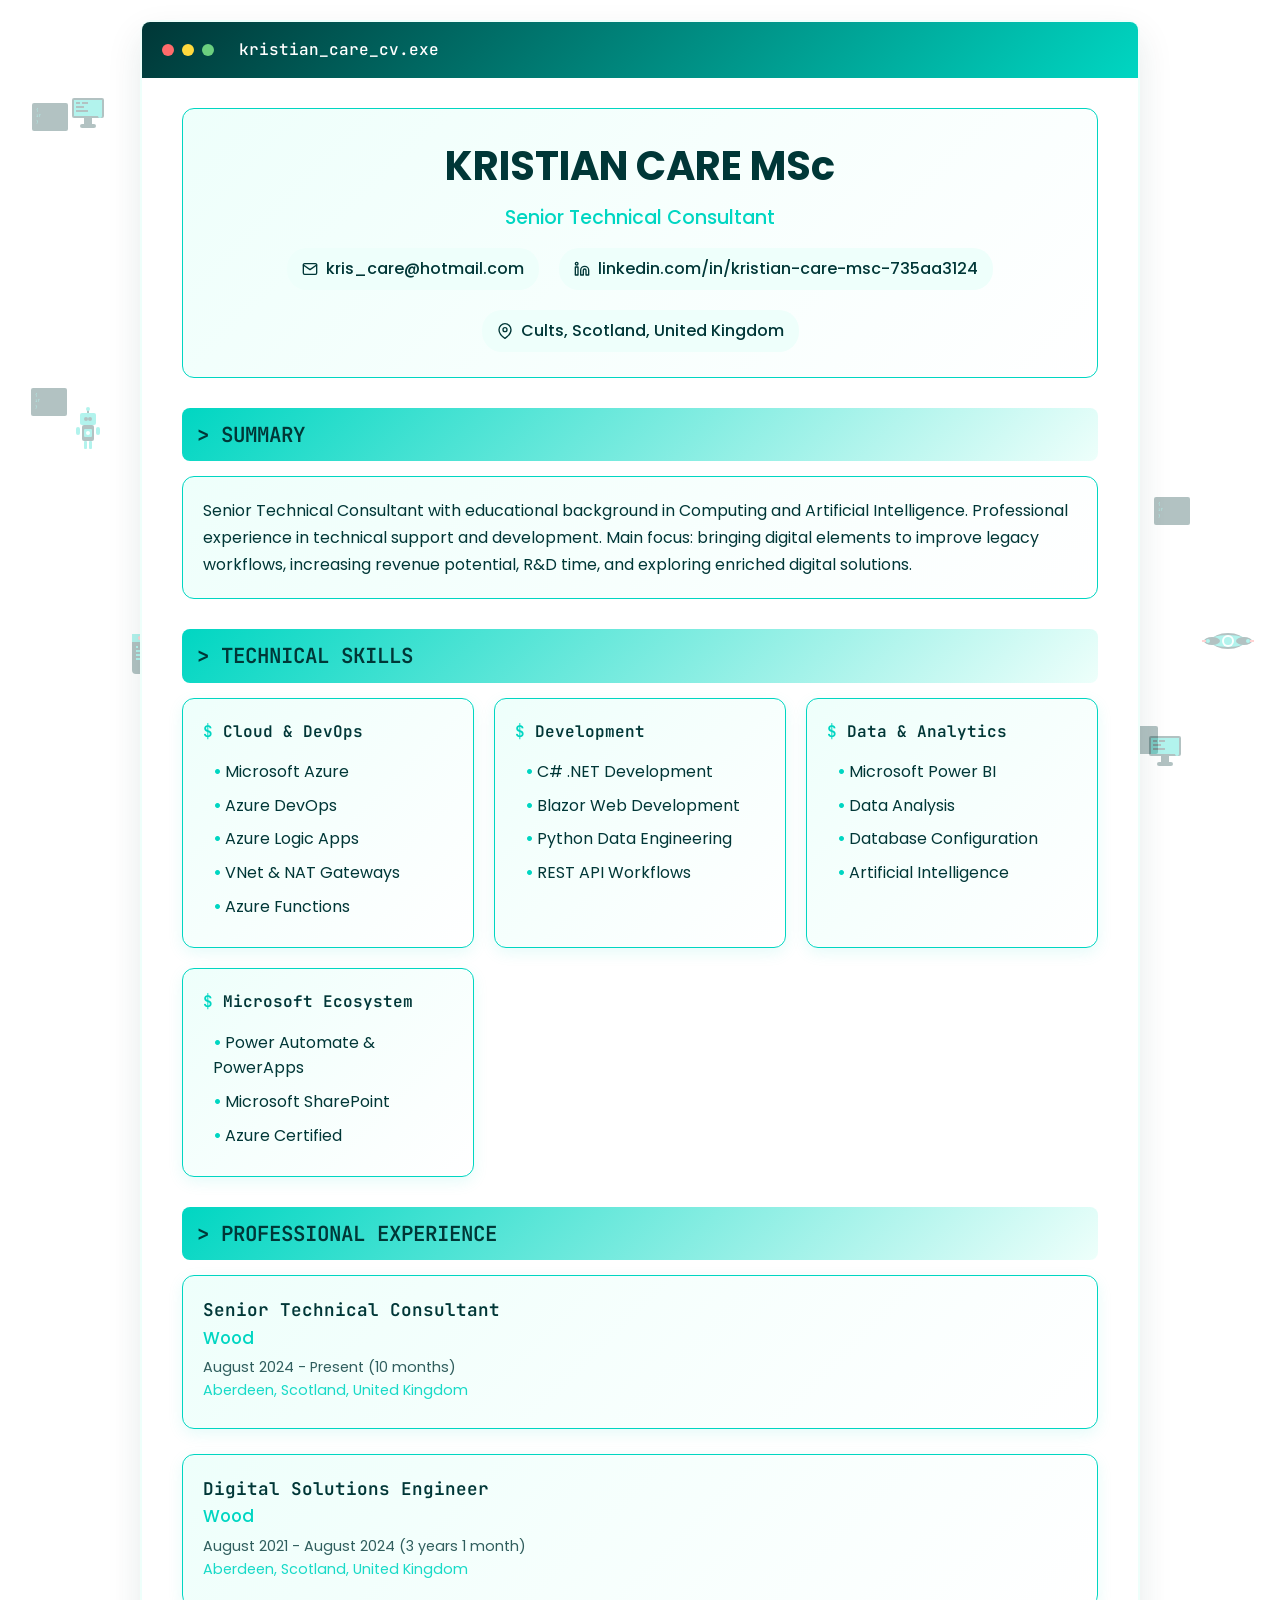
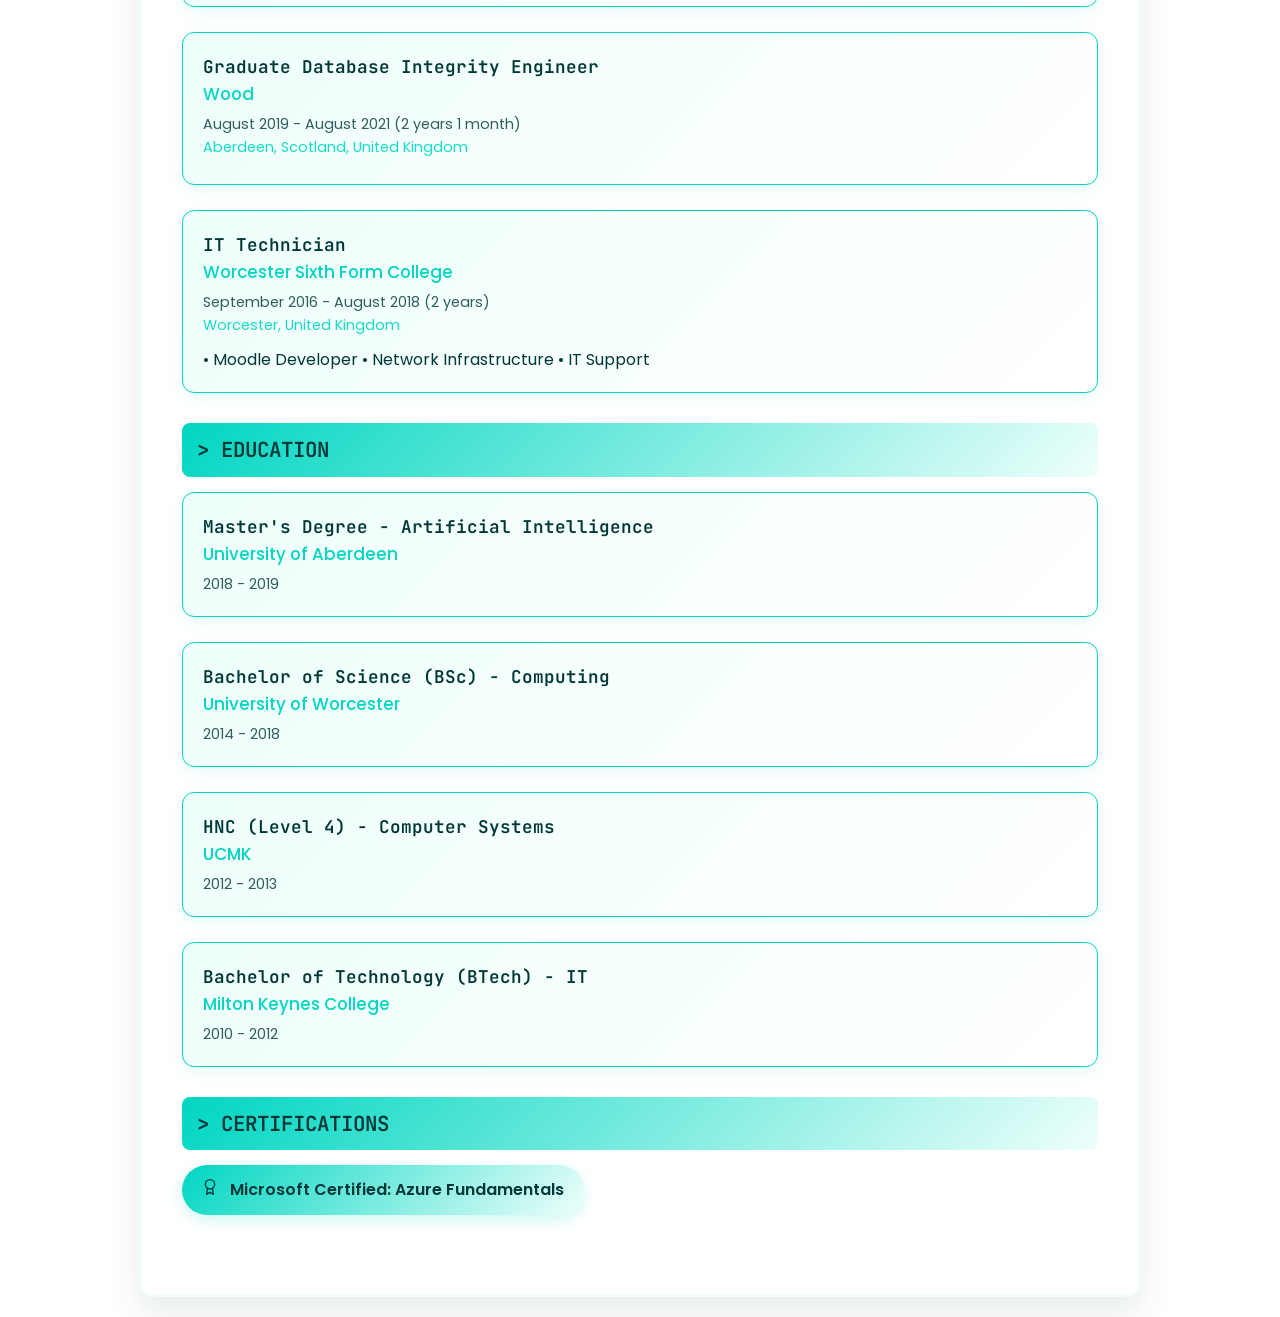
==== commit d084832b: "Update index.html Bringing back some terminal feel and increased pixel art" ====
--- a/index.html
+++ b/index.html
@@ -5,7 +5,7 @@
     <meta name="viewport" content="width=device-width, initial-scale=1.0">
     <title>Kristian Care MSc - CV</title>
     <style>
-        @import url('https://fonts.googleapis.com/css2?family=Poppins:wght@300;400;500;600;700&display=swap');
+        @import url('https://fonts.googleapis.com/css2?family=Poppins:wght@300;400;500;600;700&family=JetBrains+Mono:wght@400;500;600&display=swap');
         
         * {
             margin: 0;
@@ -14,7 +14,7 @@
         }
         
         body {
-            background-color: #f0f2f5;
+            background-color: #ffffff;
             color: #333;
             font-family: 'Poppins', sans-serif;
             line-height: 1.6;
@@ -24,7 +24,7 @@
             overflow-x: hidden;
         }
         
-        /* Pixel art background elements */
+        /* Detailed pixel art background elements */
         .pixel-bg {
             position: fixed;
             top: 0;
@@ -37,28 +37,42 @@
         
         .pixel {
             position: absolute;
-            opacity: 0.1;
+            opacity: 0.3;
         }
         
         .computer {
-            width: 32px;
-            height: 32px;
-            background-image: url("data:image/svg+xml,%3Csvg xmlns='http://www.w3.org/2000/svg' viewBox='0 0 32 32'%3E%3Crect x='8' y='6' width='16' height='12' fill='%23555'/%3E%3Crect x='10' y='8' width='12' height='8' fill='%2300aaff'/%3E%3Crect x='6' y='18' width='20' height='2' fill='%23555'/%3E%3Crect x='12' y='20' width='8' height='4' fill='%23555'/%3E%3Crect x='10' y='24' width='12' height='2' fill='%23555'/%3E%3C/svg%3E");
-            animation: float 15s infinite linear;
-        }
-        
-        .number {
-            font-family: monospace;
-            font-size: 24px;
-            color: #0066cc;
-            animation: float 20s infinite linear;
-        }
-        
-        .spaceship {
             width: 48px;
             height: 48px;
-            background-image: url("data:image/svg+xml,%3Csvg xmlns='http://www.w3.org/2000/svg' viewBox='0 0 48 48'%3E%3Cellipse cx='24' cy='24' rx='10' ry='5' fill='%23888'/%3E%3Cellipse cx='24' cy='24' rx='16' ry='3' fill='%23666'/%3E%3Ccircle cx='24' cy='24' r='4' fill='%230099ff'/%3E%3Crect x='22' y='14' width='4' height='6' fill='%23555'/%3E%3C/svg%3E");
+            background-image: url("data:image/svg+xml,%3Csvg xmlns='http://www.w3.org/2000/svg' viewBox='0 0 48 48'%3E%3C!-- Monitor --%3E%3Crect x='8' y='8' width='32' height='20' fill='%23003737' rx='2'/%3E%3Crect x='10' y='10' width='28' height='16' fill='%2300d6c2'/%3E%3C!-- Screen content --%3E%3Crect x='12' y='12' width='4' height='2' fill='%23003737'/%3E%3Crect x='18' y='12' width='6' height='2' fill='%23003737'/%3E%3Crect x='12' y='16' width='8' height='2' fill='%23003737'/%3E%3Crect x='12' y='20' width='12' height='2' fill='%23003737'/%3E%3C!-- Stand --%3E%3Crect x='20' y='28' width='8' height='6' fill='%23003737'/%3E%3Crect x='16' y='34' width='16' height='4' fill='%23003737' rx='2'/%3E%3C!-- Power light --%3E%3Ccircle cx='36' cy='26' r='2' fill='%2300d6c2'/%3E%3C/svg%3E");
+            animation: float 20s infinite linear;
+        }
+        
+        .terminal-window {
+            width: 64px;
+            height: 48px;
+            background-image: url("data:image/svg+xml,%3Csvg xmlns='http://www.w3.org/2000/svg' viewBox='0 0 64 48'%3E%3C!-- Window --%3E%3Crect x='4' y='4' width='56' height='40' fill='%23003737' rx='4'/%3E%3C!-- Title bar --%3E%3Crect x='4' y='4' width='56' height='8' fill='%2300d6c2' rx='4 4 0 0'/%3E%3C!-- Window controls --%3E%3Ccircle cx='12' cy='8' r='2' fill='%23ff6b6b'/%3E%3Ccircle cx='20' cy='8' r='2' fill='%23ffd93d'/%3E%3Ccircle cx='28' cy='8' r='2' fill='%236bcf7f'/%3E%3C!-- Terminal text --%3E%3Crect x='8' y='16' width='2' height='2' fill='%2300d6c2'/%3E%3Crect x='12' y='16' width='6' height='2' fill='%2300d6c2'/%3E%3Crect x='8' y='20' width='4' height='2' fill='%2300d6c2'/%3E%3Crect x='14' y='20' width='8' height='2' fill='%2300d6c2'/%3E%3Crect x='8' y='24' width='12' height='2' fill='%2300d6c2'/%3E%3Crect x='8' y='28' width='6' height='2' fill='%2300d6c2'/%3E%3C!-- Cursor --%3E%3Crect x='16' y='28' width='2' height='2' fill='%2300d6c2'/%3E%3Canimation attributeName='opacity' values='1;0;1' dur='1s' repeatCount='indefinite'/%3E%3C/svg%3E");
             animation: float 25s infinite linear;
+        }
+        
+        .spaceship {
+            width: 56px;
+            height: 56px;
+            background-image: url("data:image/svg+xml,%3Csvg xmlns='http://www.w3.org/2000/svg' viewBox='0 0 56 56'%3E%3C!-- Main body --%3E%3Cellipse cx='28' cy='28' rx='16' ry='8' fill='%23003737'/%3E%3Cellipse cx='28' cy='28' rx='20' ry='6' fill='%2300d6c2'/%3E%3C!-- Cockpit --%3E%3Ccircle cx='28' cy='28' r='6' fill='%23eefffb'/%3E%3Ccircle cx='28' cy='28' r='4' fill='%2300d6c2'/%3E%3C!-- Wings --%3E%3Cellipse cx='12' cy='28' rx='8' ry='4' fill='%23003737'/%3E%3Cellipse cx='44' cy='28' rx='8' ry='4' fill='%23003737'/%3E%3C!-- Engines --%3E%3Crect x='6' y='26' width='4' height='4' fill='%2300d6c2' rx='2'/%3E%3Crect x='46' y='26' width='4' height='4' fill='%2300d6c2' rx='2'/%3E%3C!-- Exhaust --%3E%3Crect x='2' y='27' width='4' height='2' fill='%23ff6b6b'/%3E%3Crect x='50' y='27' width='4' height='2' fill='%23ff6b6b'/%3E%3C/svg%3E");
+            animation: float 30s infinite linear;
+        }
+        
+        .code-block {
+            width: 40px;
+            height: 32px;
+            background-image: url("data:image/svg+xml,%3Csvg xmlns='http://www.w3.org/2000/svg' viewBox='0 0 40 32'%3E%3Crect x='2' y='2' width='36' height='28' fill='%23003737' rx='2'/%3E%3Ctext x='6' y='10' font-family='monospace' font-size='4' fill='%2300d6c2'%3E%7B%3C/text%3E%3Ctext x='6' y='16' font-family='monospace' font-size='4' fill='%2300d6c2'%3E%20%20if%3C/text%3E%3Ctext x='6' y='22' font-family='monospace' font-size='4' fill='%2300d6c2'%3E%7D%3C/text%3E%3C/svg%3E");
+            animation: float 18s infinite linear;
+        }
+        
+        .robot {
+            width: 48px;
+            height: 48px;
+            background-image: url("data:image/svg+xml,%3Csvg xmlns='http://www.w3.org/2000/svg' viewBox='0 0 48 48'%3E%3C!-- Head --%3E%3Crect x='16' y='8' width='16' height='12' fill='%2300d6c2' rx='2'/%3E%3C!-- Eyes --%3E%3Ccircle cx='22' cy='14' r='2' fill='%23003737'/%3E%3Ccircle cx='26' cy='14' r='2' fill='%23003737'/%3E%3C!-- Antenna --%3E%3Crect x='23' y='4' width='2' height='4' fill='%23003737'/%3E%3Ccircle cx='24' cy='4' r='2' fill='%2300d6c2'/%3E%3C!-- Body --%3E%3Crect x='18' y='20' width='12' height='16' fill='%23003737' rx='2'/%3E%3C!-- Chest panel --%3E%3Crect x='20' y='24' width='8' height='8' fill='%2300d6c2' rx='1'/%3E%3Ccircle cx='24' cy='28' r='2' fill='%23eefffb'/%3E%3C!-- Arms --%3E%3Crect x='12' y='22' width='4' height='8' fill='%2300d6c2' rx='2'/%3E%3Crect x='32' y='22' width='4' height='8' fill='%2300d6c2' rx='2'/%3E%3C!-- Legs --%3E%3Crect x='20' y='36' width='3' height='8' fill='%2300d6c2' rx='1'/%3E%3Crect x='25' y='36' width='3' height='8' fill='%2300d6c2' rx='1'/%3E%3C/svg%3E");
+            animation: float 22s infinite linear;
         }
         
         @keyframes float {
@@ -66,47 +80,82 @@
                 transform: translate(0, 0) rotate(0deg);
             }
             25% {
-                transform: translate(100px, 50px) rotate(90deg);
+                transform: translate(150px, 100px) rotate(90deg);
             }
             50% {
-                transform: translate(200px, 0) rotate(180deg);
+                transform: translate(300px, 50px) rotate(180deg);
             }
             75% {
-                transform: translate(100px, -50px) rotate(270deg);
+                transform: translate(150px, -50px) rotate(270deg);
             }
             100% {
                 transform: translate(0, 0) rotate(360deg);
             }
         }
         
-        /* Paper container */
+        /* Paper container with terminal touches */
         .paper {
             max-width: 1000px;
             margin: 0 auto;
             background-color: #ffffff;
-            border-radius: 8px;
+            border-radius: 12px;
             padding: 40px;
-            box-shadow: 0 10px 30px rgba(0, 0, 0, 0.1);
+            box-shadow: 0 15px 35px rgba(0, 55, 55, 0.1);
             position: relative;
             z-index: 1;
+            border: 2px solid #eefffb;
+        }
+        
+        .terminal-header {
+            background: linear-gradient(135deg, #003737, #00d6c2);
+            color: #ffffff;
+            padding: 15px 20px;
+            border-radius: 8px 8px 0 0;
+            margin: -40px -40px 30px -40px;
+            font-family: 'JetBrains Mono', monospace;
+            display: flex;
+            align-items: center;
+            gap: 10px;
+        }
+        
+        .terminal-controls {
+            display: flex;
+            gap: 8px;
+        }
+        
+        .control-btn {
+            width: 12px;
+            height: 12px;
+            border-radius: 50%;
+        }
+        
+        .close { background-color: #ff6b6b; }
+        .minimize { background-color: #ffd93d; }
+        .maximize { background-color: #6bcf7f; }
+        
+        .terminal-title {
+            margin-left: 15px;
+            font-weight: 500;
         }
         
         .header {
             text-align: center;
             margin-bottom: 30px;
-            padding-bottom: 20px;
-            border-bottom: 1px solid #eaeaea;
+            padding: 25px;
+            background: linear-gradient(135deg, #eefffb, #ffffff);
+            border-radius: 12px;
+            border: 1px solid #00d6c2;
         }
         
         .name {
-            color: #1a1a1a;
+            color: #003737;
             font-size: 2.5em;
             font-weight: 700;
             margin-bottom: 5px;
         }
         
         .title {
-            color: #0066cc;
+            color: #00d6c2;
             font-size: 1.2em;
             font-weight: 500;
             margin-bottom: 15px;
@@ -122,8 +171,12 @@
         .contact-item {
             display: flex;
             align-items: center;
-            gap: 5px;
-            color: #555;
+            gap: 8px;
+            color: #003737;
+            background-color: #eefffb;
+            padding: 8px 15px;
+            border-radius: 20px;
+            font-weight: 500;
         }
         
         .section {
@@ -131,12 +184,20 @@
         }
         
         .section-title {
-            color: #0066cc;
+            color: #003737;
             font-weight: 600;
             font-size: 1.3em;
             margin-bottom: 15px;
-            padding-bottom: 5px;
-            border-bottom: 2px solid #eaeaea;
+            padding: 10px 15px;
+            background: linear-gradient(135deg, #00d6c2, #eefffb);
+            border-radius: 8px;
+            font-family: 'JetBrains Mono', monospace;
+        }
+        
+        .section-title::before {
+            content: '> ';
+            color: #003737;
+            font-weight: bold;
         }
         
         .skills-grid {
@@ -147,102 +208,109 @@
         }
         
         .skill-category {
-            background-color: #f9f9f9;
-            padding: 15px;
-            border-radius: 8px;
-            box-shadow: 0 2px 5px rgba(0, 0, 0, 0.05);
-            transition: transform 0.2s ease;
+            background: linear-gradient(135deg, #eefffb, #ffffff);
+            padding: 20px;
+            border-radius: 12px;
+            box-shadow: 0 5px 15px rgba(0, 214, 194, 0.1);
+            border: 1px solid #00d6c2;
+            transition: transform 0.3s ease, box-shadow 0.3s ease;
         }
         
         .skill-category:hover {
-            transform: translateY(-5px);
+            transform: translateY(-8px);
+            box-shadow: 0 10px 25px rgba(0, 214, 194, 0.2);
         }
         
         .skill-category h4 {
-            color: #0066cc;
+            color: #003737;
+            margin-bottom: 15px;
+            font-weight: 600;
+            font-family: 'JetBrains Mono', monospace;
+        }
+        
+        .skill-category h4::before {
+            content: '$ ';
+            color: #00d6c2;
+        }
+        
+        .skill-category div {
+            margin-bottom: 8px;
+            color: #003737;
+            padding-left: 10px;
+        }
+        
+        .skill-category div::before {
+            content: '• ';
+            color: #00d6c2;
+            font-weight: bold;
+        }
+        
+        .experience-item, .education-item {
+            margin-bottom: 25px;
+            padding: 20px;
+            border-radius: 12px;
+            background: linear-gradient(135deg, #eefffb, #ffffff);
+            box-shadow: 0 5px 15px rgba(0, 214, 194, 0.1);
+            border: 1px solid #00d6c2;
+            transition: transform 0.3s ease, box-shadow 0.3s ease;
+        }
+        
+        .experience-item:hover, .education-item:hover {
+            transform: translateY(-8px);
+            box-shadow: 0 10px 25px rgba(0, 214, 194, 0.2);
+        }
+        
+        .job-title, .degree {
+            color: #003737;
+            font-weight: 600;
+            font-size: 1.1em;
+            font-family: 'JetBrains Mono', monospace;
+        }
+        
+        .company, .institution {
+            color: #00d6c2;
+            font-weight: 500;
+            font-size: 1.05em;
+        }
+        
+        .duration, .year {
+            color: #003737;
+            font-size: 0.9em;
+            margin-top: 5px;
+            opacity: 0.8;
+        }
+        
+        .location {
+            color: #00d6c2;
+            font-size: 0.9em;
+            margin-bottom: 5px;
+            opacity: 0.9;
+        }
+        
+        .certification {
+            display: inline-block;
+            background: linear-gradient(135deg, #00d6c2, #eefffb);
+            color: #003737;
+            padding: 12px 20px;
+            border-radius: 25px;
+            margin-right: 10px;
             margin-bottom: 10px;
             font-weight: 600;
-        }
-        
-        .skill-category div {
-            margin-bottom: 5px;
-        }
-        
-        .experience-item {
-            margin-bottom: 25px;
-            padding: 15px;
-            border-radius: 8px;
-            background-color: #f9f9f9;
-            box-shadow: 0 2px 5px rgba(0, 0, 0, 0.05);
-            transition: transform 0.2s ease;
-        }
-        
-        .experience-item:hover {
-            transform: translateY(-5px);
-        }
-        
-        .job-title {
-            color: #1a1a1a;
-            font-weight: 600;
-            font-size: 1.1em;
-        }
-        
-        .company {
-            color: #0066cc;
-            font-weight: 500;
-        }
-        
-        .duration {
-            color: #666;
-            font-size: 0.9em;
-            margin-top: 5px;
-        }
-        
-        .location {
-            color: #888;
-            font-size: 0.9em;
-            margin-bottom: 5px;
-        }
-        
-        .education-item {
-            margin-bottom: 20px;
-            padding: 15px;
-            border-radius: 8px;
-            background-color: #f9f9f9;
-            box-shadow: 0 2px 5px rgba(0, 0, 0, 0.05);
-            transition: transform 0.2s ease;
-        }
-        
-        .education-item:hover {
-            transform: translateY(-5px);
-        }
-        
-        .degree {
-            color: #1a1a1a;
-            font-weight: 600;
-        }
-        
-        .institution {
-            color: #0066cc;
-            font-weight: 500;
-        }
-        
-        .year {
-            color: #666;
-            font-size: 0.9em;
-            margin-top: 5px;
-        }
-        
-        .certification {
-            display: inline-block;
-            background-color: #f0f7ff;
-            color: #0066cc;
-            padding: 8px 15px;
-            border-radius: 20px;
-            margin-right: 10px;
-            margin-bottom: 10px;
-            font-weight: 500;
-            box-shadow: 0 2px 5px rgba(0, 0, 0, 0.05);
+            box-shadow: 0 5px 15px rgba(0, 214, 194, 0.2);
+            transition: transform 0.3s ease;
+        }
+        
+        .certification:hover {
+            transform: translateY(-3px);
+        }
+        
+        .summary-text {
+            background: linear-gradient(135deg, #eefffb, #ffffff);
+            padding: 20px;
+            border-radius: 12px;
+            border: 1px solid #00d6c2;
+            color: #003737;
+            line-height: 1.7;
         }
         
         @media (max-width: 768px) {
@@ -254,6 +322,11 @@
                 padding: 20px;
             }
             
+            .terminal-header {
+                margin: -20px -20px 20px -20px;
+                padding: 12px 15px;
+            }
+            
             .contact-info {
                 flex-direction: column;
                 align-items: center;
@@ -270,27 +343,40 @@
     </style>
 </head>
 <body>
-    <!-- Pixel art background -->
+    <!-- Detailed pixel art background -->
     <div class="pixel-bg">
         <!-- Computers -->
         <div class="pixel computer" style="top: 10%; left: 5%;"></div>
-        <div class="pixel computer" style="top: 30%; left: 80%;"></div>
-        <div class="pixel computer" style="top: 70%; left: 15%;"></div>
-        <div class="pixel computer" style="top: 85%; left: 75%;"></div>
-        
-        <!-- Numbers -->
-        <div class="pixel number" style="top: 15%; left: 25%;">01</div>
-        <div class="pixel number" style="top: 45%; left: 90%;">10</div>
-        <div class="pixel number" style="top: 65%; left: 40%;">11</div>
-        <div class="pixel number" style="top: 5%; left: 60%;">00</div>
+        <div class="pixel computer" style="top: 60%; left: 85%;"></div>
+        <div class="pixel computer" style="top: 80%; left: 15%;"></div>
+        
+        <!-- Terminal windows -->
+        <div class="pixel terminal-window" style="top: 25%; left: 80%;"></div>
+        <div class="pixel terminal-window" style="top: 70%; left: 10%;"></div>
         
         <!-- Spaceships -->
-        <div class="pixel spaceship" style="top: 20%; left: 40%;"></div>
-        <div class="pixel spaceship" style="top: 50%; left: 10%;"></div>
-        <div class="pixel spaceship" style="top: 80%; left: 60%;"></div>
+        <div class="pixel spaceship" style="top: 15%; left: 40%;"></div>
+        <div class="pixel spaceship" style="top: 85%; left: 60%;"></div>
+        
+        <!-- Code blocks -->
+        <div class="pixel code-block" style="top: 35%; left: 20%;"></div>
+        <div class="pixel code-block" style="top: 55%; left: 90%;"></div>
+        
+        <!-- Robots -->
+        <div class="pixel robot" style="top: 45%; left: 5%;"></div>
+        <div class="pixel robot" style="top: 20%; left: 75%;"></div>
     </div>
     
     <div class="paper">
+        <div class="terminal-header">
+            <div class="terminal-controls">
+                <div class="control-btn close"></div>
+                <div class="control-btn minimize"></div>
+                <div class="control-btn maximize"></div>
+            </div>
+            <div class="terminal-title">kristian_care_cv.exe</div>
+        </div>
+        
         <div class="header">
             <div class="name">KRISTIAN CARE MSc</div>
             <div class="title">Senior Technical Consultant</div>
@@ -313,12 +399,12 @@
         
         <div class="section">
             <div class="section-title">SUMMARY</div>
-            <p>
+            <div class="summary-text">
                 Senior Technical Consultant with educational background in Computing and 
                 Artificial Intelligence. Professional experience in technical support and 
                 development. Main focus: bringing digital elements to improve legacy workflows, 
                 increasing revenue potential, R&D time, and exploring enriched digital solutions.
-            </p>
+            </div>
         </div>
         
         <div class="section">
@@ -326,31 +412,31 @@
             <div class="skills-grid">
                 <div class="skill-category">
                     <h4>Cloud & DevOps</h4>
-                    <div>• Microsoft Azure</div>
-                    <div>• Azure DevOps</div>
-                    <div>• Azure Logic Apps</div>
-                    <div>• VNet & NAT Gateways</div>
-                    <div>• Azure Functions</div>
+                    <div>Microsoft Azure</div>
+                    <div>Azure DevOps</div>
+                    <div>Azure Logic Apps</div>
+                    <div>VNet & NAT Gateways</div>
+                    <div>Azure Functions</div>
                 </div>
                 <div class="skill-category">
                     <h4>Development</h4>
-                    <div>• C# .NET Development</div>
-                    <div>• Blazor Web Development</div>
-                    <div>• Python Data Engineering</div>
-                    <div>• REST API Workflows</div>
+                    <div>C# .NET Development</div>
+                    <div>Blazor Web Development</div>
+                    <div>Python Data Engineering</div>
+                    <div>REST API Workflows</div>
                 </div>
                 <div class="skill-category">
                     <h4>Data & Analytics</h4>
-                    <div>• Microsoft Power BI</div>
-                    <div>• Data Analysis</div>
-                    <div>• Database Configuration</div>
-                    <div>• Artificial Intelligence</div>
+                    <div>Microsoft Power BI</div>
+                    <div>Data Analysis</div>
+                    <div>Database Configuration</div>
+                    <div>Artificial Intelligence</div>
                 </div>
                 <div class="skill-category">
                     <h4>Microsoft Ecosystem</h4>
-                    <div>• Power Automate & PowerApps</div>
-                    <div>• Microsoft SharePoint</div>
-                    <div>• Azure Certified</div>
+                    <div>Power Automate & PowerApps</div>
+                    <div>Microsoft SharePoint</div>
+                    <div>Azure Certified</div>
                 </div>
             </div>
         </div>
@@ -384,7 +470,7 @@
                 <div class="company">Worcester Sixth Form College</div>
                 <div class="duration">September 2016 - August 2018 (2 years)</div>
                 <div class="location">Worcester, United Kingdom</div>
-                <div>• Moodle Developer • Network Infrastructure • IT Support</div>
+                <div style="margin-top: 10px; color: #003737;">• Moodle Developer • Network Infrastructure • IT Support</div>
             </div>
         </div>
         
@@ -419,21 +505,20 @@
         <div class="section">
             <div class="section-title">CERTIFICATIONS</div>
             <div class="certification">
-                <svg xmlns="http://www.w3.org/2000/svg" width="16" height="16" viewBox="0 0 24 24" fill="none" stroke="currentColor" stroke-width="2" stroke-linecap="round" stroke-linejoin="round" style="margin-right: 5px;"><circle cx="12" cy="8" r="7"></circle><polyline points="8.21 13.89 7 23 12 20 17 23 15.79 13.88"></polyline></svg>
+                <svg xmlns="http://www.w3.org/2000/svg" width="16" height="16" viewBox="0 0 24 24" fill="none" stroke="currentColor" stroke-width="2" stroke-linecap="round" stroke-linejoin="round" style="margin-right: 8px;"><circle cx="12" cy="8" r="7"></circle><polyline points="8.21 13.89 7 23 12 20 17 23 15.79 13.88"></polyline></svg>
                 Microsoft Certified: Azure Fundamentals
             </div>
         </div>
     </div>
 
     <script>
-        // Add more dynamic pixel elements
+        // Add more dynamic detailed pixel elements
         function createPixelElements() {
             const pixelBg = document.querySelector('.pixel-bg');
-            const elements = ['computer', 'number', 'spaceship'];
-            const numbers = ['01', '10', '11', '00'];
-            
-            // Create 20 additional random elements
-            for (let i = 0; i < 20; i++) {
+            const elements = ['computer', 'terminal-window', 'spaceship', 'code-block', 'robot'];
+            
+            // Create 15 additional random elements
+            for (let i = 0; i < 15; i++) {
                 const type = elements[Math.floor(Math.random() * elements.length)];
                 const el = document.createElement('div');
                 el.className = `pixel ${type}`;
@@ -442,13 +527,8 @@
                 el.style.top = `${Math.random() * 100}%`;
                 el.style.left = `${Math.random() * 100}%`;
                 
-                // If it's a number, set the content
-                if (type === 'number') {
-                    el.textContent = numbers[Math.floor(Math.random() * numbers.length)];
-                }
-                
                 // Random animation duration
-                const duration = 15 + Math.random() * 20;
+                const duration = 18 + Math.random() * 15;
                 el.style.animation = `float ${duration}s infinite linear`;
                 
                 // Random delay
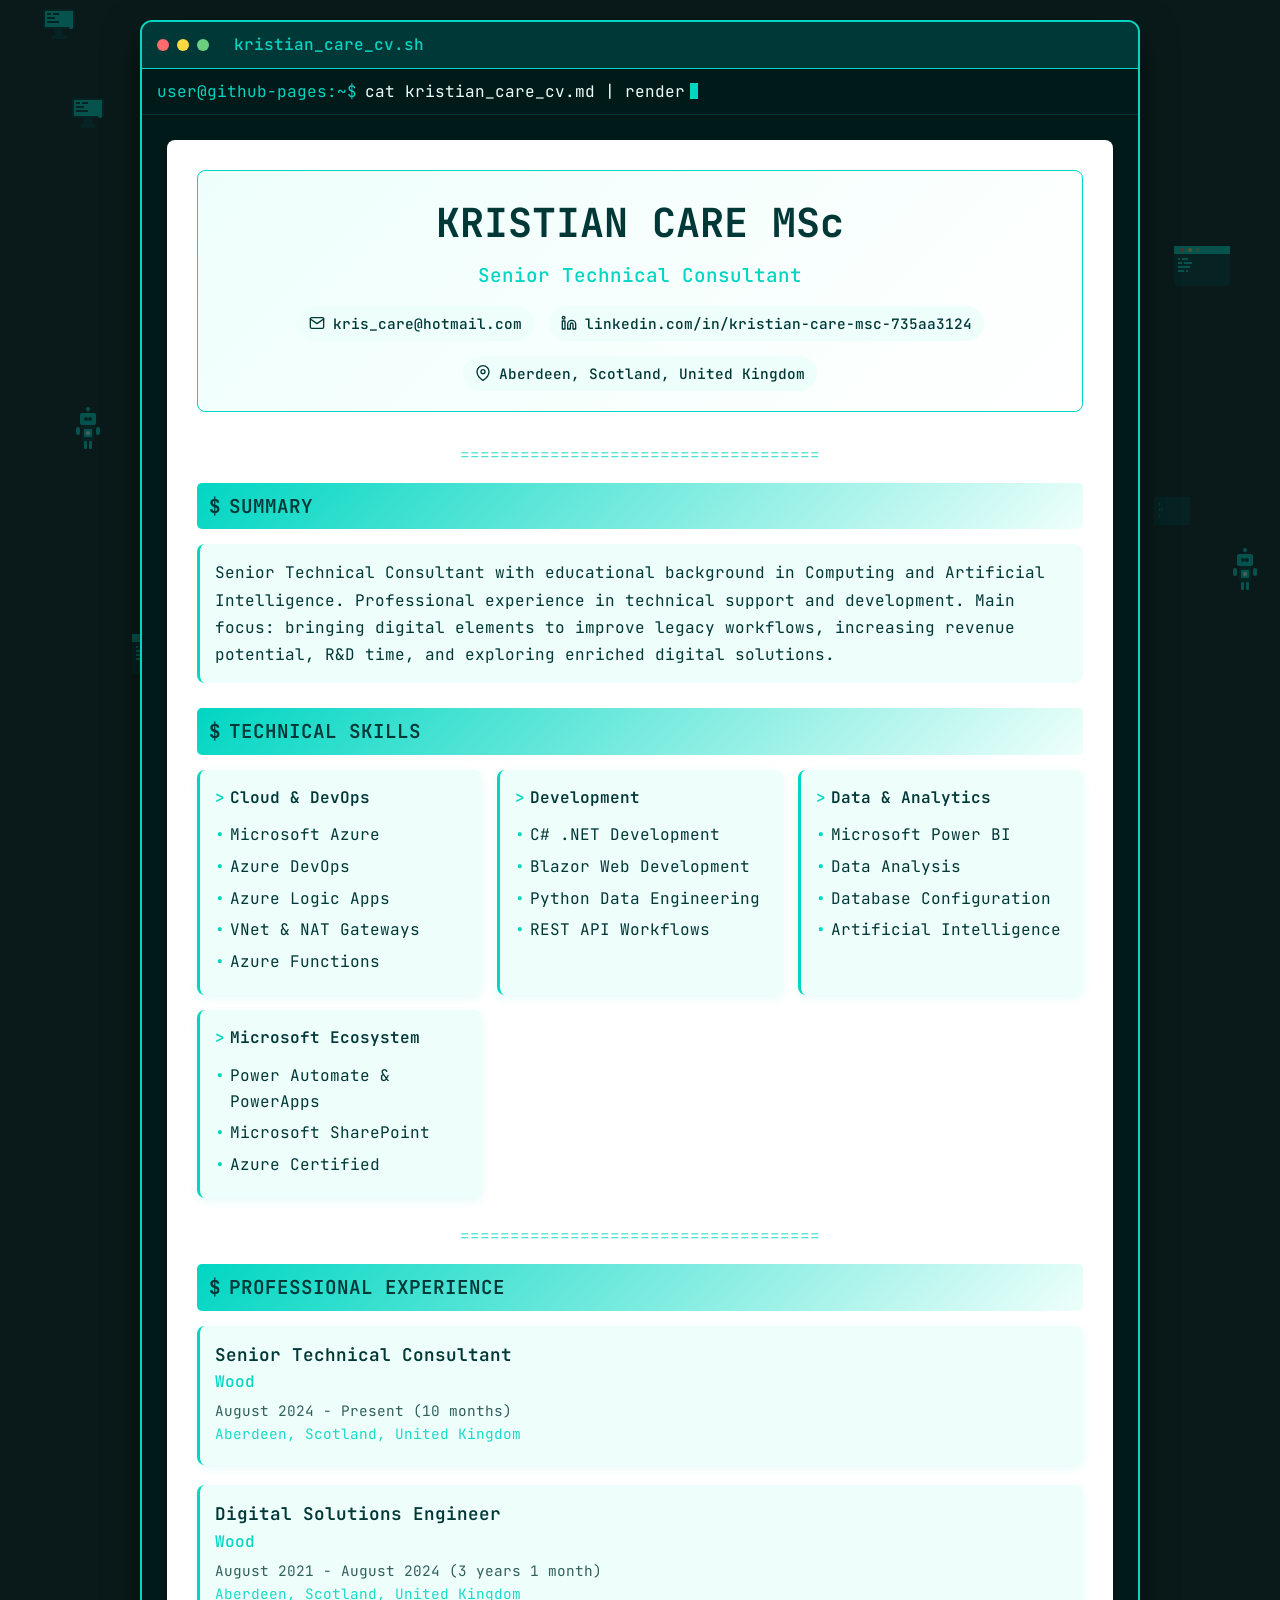
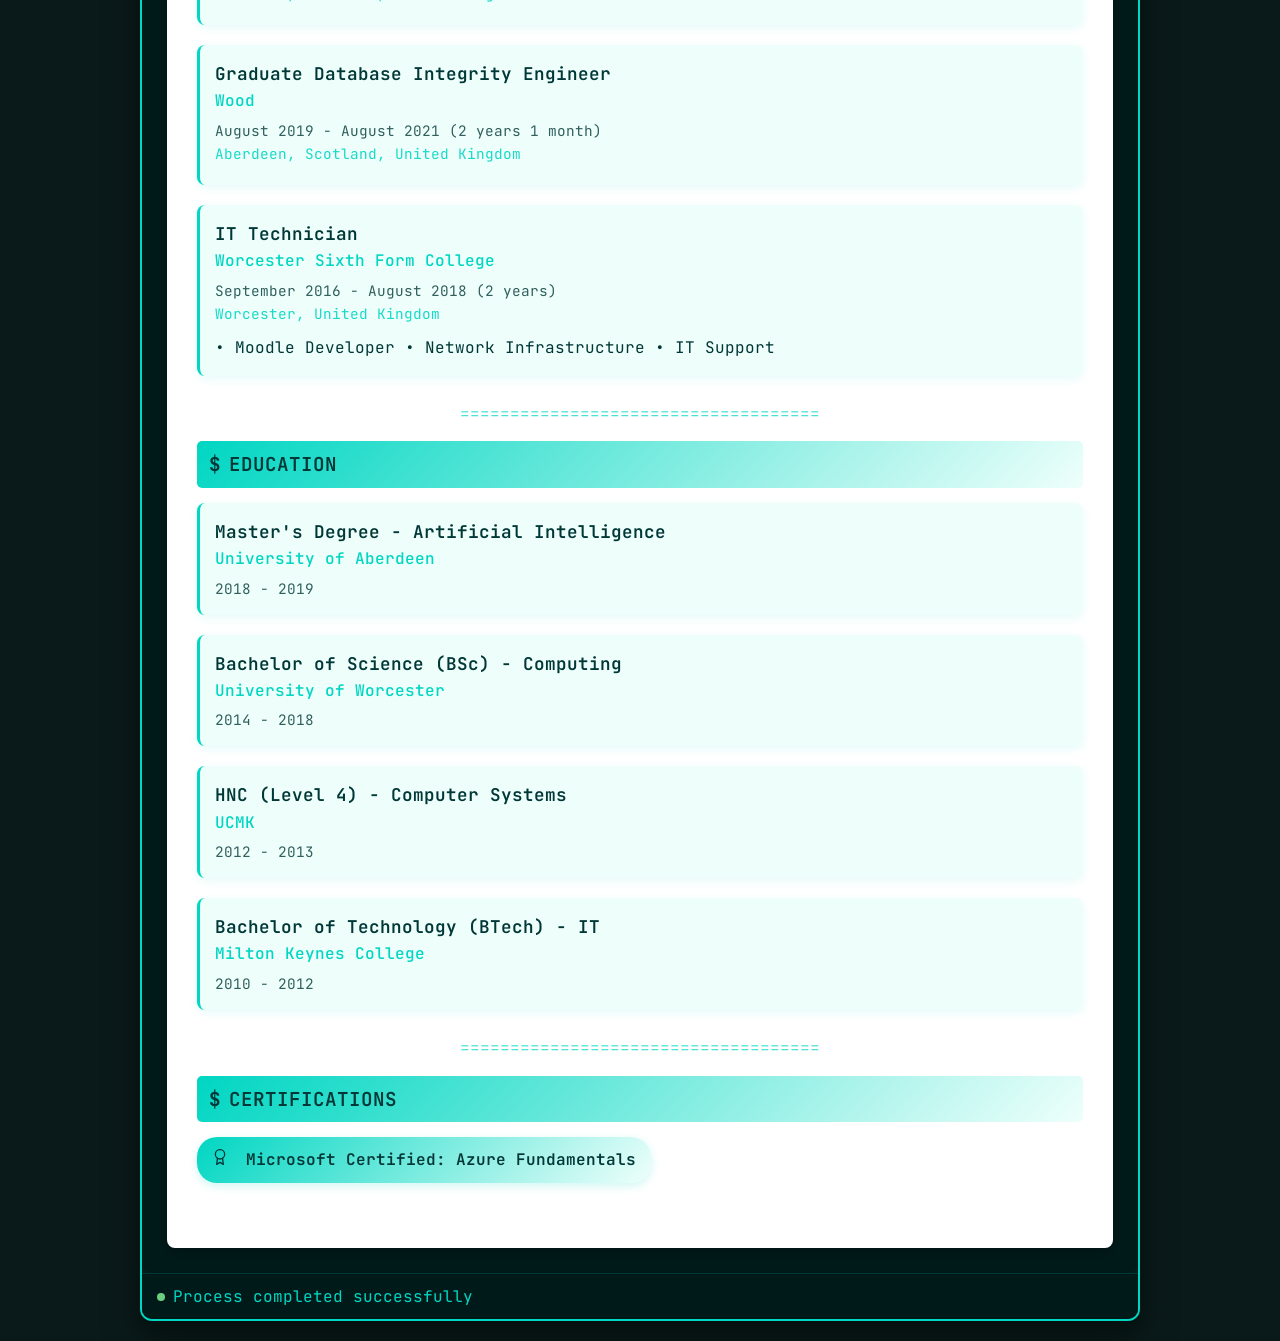
==== commit 50088716: "Update index.html" ====
--- a/index.html
+++ b/index.html
@@ -5,7 +5,7 @@
     <meta name="viewport" content="width=device-width, initial-scale=1.0">
     <title>Kristian Care MSc - CV</title>
     <style>
-        @import url('https://fonts.googleapis.com/css2?family=Poppins:wght@300;400;500;600;700&family=JetBrains+Mono:wght@400;500;600&display=swap');
+        @import url('https://fonts.googleapis.com/css2?family=JetBrains+Mono:wght@300;400;500;600;700&display=swap');
         
         * {
             margin: 0;
@@ -14,9 +14,9 @@
         }
         
         body {
-            background-color: #ffffff;
-            color: #333;
-            font-family: 'Poppins', sans-serif;
+            background-color: #0a1a1a;
+            color: #eefffb;
+            font-family: 'JetBrains Mono', monospace;
             line-height: 1.6;
             padding: 20px;
             min-height: 100vh;
@@ -93,29 +93,28 @@
             }
         }
         
-        /* Paper container with terminal touches */
-        .paper {
+        /* Terminal container */
+        .terminal {
             max-width: 1000px;
             margin: 0 auto;
-            background-color: #ffffff;
+            background-color: #0a1a1a;
             border-radius: 12px;
-            padding: 40px;
-            box-shadow: 0 15px 35px rgba(0, 55, 55, 0.1);
+            padding: 0;
+            box-shadow: 0 15px 35px rgba(0, 0, 0, 0.5);
             position: relative;
             z-index: 1;
-            border: 2px solid #eefffb;
+            border: 2px solid #00d6c2;
+            overflow: hidden;
         }
         
         .terminal-header {
-            background: linear-gradient(135deg, #003737, #00d6c2);
-            color: #ffffff;
-            padding: 15px 20px;
-            border-radius: 8px 8px 0 0;
-            margin: -40px -40px 30px -40px;
-            font-family: 'JetBrains Mono', monospace;
+            background: #003737;
+            color: #00d6c2;
+            padding: 10px 15px;
             display: flex;
             align-items: center;
             gap: 10px;
+            border-bottom: 1px solid #00d6c2;
         }
         
         .terminal-controls {
@@ -136,14 +135,63 @@
         .terminal-title {
             margin-left: 15px;
             font-weight: 500;
+            flex-grow: 1;
+        }
+        
+        .command-line {
+            background: #001a1a;
+            color: #00d6c2;
+            padding: 10px 15px;
+            font-family: 'JetBrains Mono', monospace;
+            display: flex;
+            align-items: center;
+            border-bottom: 1px solid #003737;
+        }
+        
+        .prompt {
+            color: #00d6c2;
+            margin-right: 8px;
+        }
+        
+        .command {
+            color: #eefffb;
+        }
+        
+        .cursor {
+            display: inline-block;
+            width: 8px;
+            height: 16px;
+            background-color: #00d6c2;
+            margin-left: 5px;
+            animation: blink 1s infinite;
+        }
+        
+        @keyframes blink {
+            0%, 49% { opacity: 1; }
+            50%, 100% { opacity: 0; }
+        }
+        
+        .terminal-content {
+            padding: 25px;
+            background-color: #001a1a;
+            color: #eefffb;
+            border-radius: 0 0 10px 10px;
+        }
+        
+        .paper {
+            background-color: #ffffff;
+            border-radius: 8px;
+            padding: 30px;
+            color: #003737;
+            box-shadow: 0 5px 15px rgba(0, 0, 0, 0.2);
         }
         
         .header {
             text-align: center;
             margin-bottom: 30px;
-            padding: 25px;
+            padding: 20px;
             background: linear-gradient(135deg, #eefffb, #ffffff);
-            border-radius: 12px;
+            border-radius: 8px;
             border: 1px solid #00d6c2;
         }
         
@@ -165,7 +213,7 @@
             display: flex;
             justify-content: center;
             flex-wrap: wrap;
-            gap: 20px;
+            gap: 15px;
         }
         
         .contact-item {
@@ -174,90 +222,100 @@
             gap: 8px;
             color: #003737;
             background-color: #eefffb;
-            padding: 8px 15px;
+            padding: 6px 12px;
             border-radius: 20px;
             font-weight: 500;
+            font-size: 0.9em;
         }
         
         .section {
-            margin-bottom: 30px;
+            margin-bottom: 25px;
         }
         
         .section-title {
+            font-family: 'JetBrains Mono', monospace;
             color: #003737;
             font-weight: 600;
-            font-size: 1.3em;
+            font-size: 1.2em;
             margin-bottom: 15px;
-            padding: 10px 15px;
+            padding: 8px 12px;
             background: linear-gradient(135deg, #00d6c2, #eefffb);
-            border-radius: 8px;
-            font-family: 'JetBrains Mono', monospace;
+            border-radius: 5px;
+            display: flex;
+            align-items: center;
         }
         
         .section-title::before {
-            content: '> ';
+            content: '$ ';
             color: #003737;
             font-weight: bold;
+            margin-right: 8px;
         }
         
         .skills-grid {
             display: grid;
             grid-template-columns: repeat(auto-fit, minmax(220px, 1fr));
-            gap: 20px;
+            gap: 15px;
             margin-bottom: 20px;
         }
         
         .skill-category {
-            background: linear-gradient(135deg, #eefffb, #ffffff);
-            padding: 20px;
-            border-radius: 12px;
-            box-shadow: 0 5px 15px rgba(0, 214, 194, 0.1);
-            border: 1px solid #00d6c2;
+            background: #eefffb;
+            padding: 15px;
+            border-radius: 8px;
+            box-shadow: 0 3px 10px rgba(0, 214, 194, 0.1);
+            border-left: 3px solid #00d6c2;
             transition: transform 0.3s ease, box-shadow 0.3s ease;
         }
         
         .skill-category:hover {
-            transform: translateY(-8px);
-            box-shadow: 0 10px 25px rgba(0, 214, 194, 0.2);
+            transform: translateY(-5px);
+            box-shadow: 0 8px 20px rgba(0, 214, 194, 0.2);
         }
         
         .skill-category h4 {
             color: #003737;
-            margin-bottom: 15px;
+            margin-bottom: 12px;
             font-weight: 600;
             font-family: 'JetBrains Mono', monospace;
+            display: flex;
+            align-items: center;
         }
         
         .skill-category h4::before {
-            content: '$ ';
-            color: #00d6c2;
+            content: '> ';
+            color: #00d6c2;
+            margin-right: 5px;
         }
         
         .skill-category div {
-            margin-bottom: 8px;
-            color: #003737;
-            padding-left: 10px;
+            margin-bottom: 6px;
+            color: #003737;
+            padding-left: 15px;
+            position: relative;
         }
         
         .skill-category div::before {
-            content: '• ';
-            color: #00d6c2;
+            content: '•';
+            color: #00d6c2;
+            position: absolute;
+            left: 0;
             font-weight: bold;
         }
         
         .experience-item, .education-item {
-            margin-bottom: 25px;
-            padding: 20px;
-            border-radius: 12px;
-            background: linear-gradient(135deg, #eefffb, #ffffff);
-            box-shadow: 0 5px 15px rgba(0, 214, 194, 0.1);
-            border: 1px solid #00d6c2;
+            margin-bottom: 20px;
+            padding: 15px;
+            border-radius: 8px;
+            background: #eefffb;
+            box-shadow: 0 3px 10px rgba(0, 214, 194, 0.1);
+            border-left: 3px solid #00d6c2;
             transition: transform 0.3s ease, box-shadow 0.3s ease;
         }
         
         .experience-item:hover, .education-item:hover {
-            transform: translateY(-8px);
-            box-shadow: 0 10px 25px rgba(0, 214, 194, 0.2);
+            transform: translateY(-5px);
+            box-shadow: 0 8px 20px rgba(0, 214, 194, 0.2);
         }
         
         .job-title, .degree {
@@ -270,7 +328,7 @@
         .company, .institution {
             color: #00d6c2;
             font-weight: 500;
-            font-size: 1.05em;
+            font-size: 1em;
         }
         
         .duration, .year {
@@ -291,12 +349,12 @@
             display: inline-block;
             background: linear-gradient(135deg, #00d6c2, #eefffb);
             color: #003737;
-            padding: 12px 20px;
-            border-radius: 25px;
+            padding: 10px 15px;
+            border-radius: 20px;
             margin-right: 10px;
             margin-bottom: 10px;
             font-weight: 600;
-            box-shadow: 0 5px 15px rgba(0, 214, 194, 0.2);
+            box-shadow: 0 3px 10px rgba(0, 214, 194, 0.2);
             transition: transform 0.3s ease;
         }
         
@@ -305,12 +363,43 @@
         }
         
         .summary-text {
-            background: linear-gradient(135deg, #eefffb, #ffffff);
-            padding: 20px;
-            border-radius: 12px;
-            border: 1px solid #00d6c2;
+            background: #eefffb;
+            padding: 15px;
+            border-radius: 8px;
+            border-left: 3px solid #00d6c2;
             color: #003737;
             line-height: 1.7;
+        }
+        
+        .terminal-footer {
+            background: #001a1a;
+            color: #00d6c2;
+            padding: 10px 15px;
+            font-family: 'JetBrains Mono', monospace;
+            border-top: 1px solid #003737;
+            display: flex;
+            align-items: center;
+        }
+        
+        .terminal-status {
+            display: flex;
+            align-items: center;
+            gap: 8px;
+        }
+        
+        .status-indicator {
+            width: 8px;
+            height: 8px;
+            border-radius: 50%;
+            background-color: #6bcf7f;
+        }
+        
+        .ascii-divider {
+            font-family: 'JetBrains Mono', monospace;
+            color: #00d6c2;
+            text-align: center;
+            margin: 15px 0;
+            opacity: 0.7;
         }
         
         @media (max-width: 768px) {
@@ -318,13 +407,16 @@
                 padding: 10px;
             }
             
+            .terminal {
+                border-radius: 8px;
+            }
+            
+            .terminal-content {
+                padding: 15px;
+            }
+            
             .paper {
-                padding: 20px;
-            }
-            
-            .terminal-header {
-                margin: -20px -20px 20px -20px;
-                padding: 12px 15px;
+                padding: 15px;
             }
             
             .contact-info {
@@ -367,146 +459,179 @@
         <div class="pixel robot" style="top: 20%; left: 75%;"></div>
     </div>
     
-    <div class="paper">
+    <div class="terminal">
         <div class="terminal-header">
             <div class="terminal-controls">
                 <div class="control-btn close"></div>
                 <div class="control-btn minimize"></div>
                 <div class="control-btn maximize"></div>
             </div>
-            <div class="terminal-title">kristian_care_cv.exe</div>
+            <div class="terminal-title">kristian_care_cv.sh</div>
         </div>
         
-        <div class="header">
-            <div class="name">KRISTIAN CARE MSc</div>
-            <div class="title">Senior Technical Consultant</div>
-            
-            <div class="contact-info">
-                <div class="contact-item">
-                    <svg xmlns="http://www.w3.org/2000/svg" width="16" height="16" viewBox="0 0 24 24" fill="none" stroke="currentColor" stroke-width="2" stroke-linecap="round" stroke-linejoin="round"><path d="M4 4h16c1.1 0 2 .9 2 2v12c0 1.1-.9 2-2 2H4c-1.1 0-2-.9-2-2V6c0-1.1.9-2 2-2z"></path><polyline points="22,6 12,13 2,6"></polyline></svg>
-                    kris_care@hotmail.com
-                </div>
-                <div class="contact-item">
-                    <svg xmlns="http://www.w3.org/2000/svg" width="16" height="16" viewBox="0 0 24 24" fill="none" stroke="currentColor" stroke-width="2" stroke-linecap="round" stroke-linejoin="round"><path d="M16 8a6 6 0 0 1 6 6v7h-4v-7a2 2 0 0 0-2-2 2 2 0 0 0-2 2v7h-4v-7a6 6 0 0 1 6-6z"></path><rect x="2" y="9" width="4" height="12"></rect><circle cx="4" cy="4" r="2"></circle></svg>
-                    linkedin.com/in/kristian-care-msc-735aa3124
-                </div>
-                <div class="contact-item">
-                    <svg xmlns="http://www.w3.org/2000/svg" width="16" height="16" viewBox="0 0 24 24" fill="none" stroke="currentColor" stroke-width="2" stroke-linecap="round" stroke-linejoin="round"><path d="M21 10c0 7-9 13-9 13s-9-6-9-13a9 9 0 0 1 18 0z"></path><circle cx="12" cy="10" r="3"></circle></svg>
-                    Cults, Scotland, United Kingdom
+        <div class="command-line">
+            <span class="prompt">user@github-pages:~$</span>
+            <span class="command">cat kristian_care_cv.md | render</span>
+            <span class="cursor"></span>
+        </div>
+        
+        <div class="terminal-content">
+            <div class="paper">
+                <div class="header">
+                    <div class="name">KRISTIAN CARE MSc</div>
+                    <div class="title">Senior Technical Consultant</div>
+                    
+                    <div class="contact-info">
+                        <div class="contact-item">
+                            <svg xmlns="http://www.w3.org/2000/svg" width="16" height="16" viewBox="0 0 24 24" fill="none" stroke="currentColor" stroke-width="2" stroke-linecap="round" stroke-linejoin="round"><path d="M4 4h16c1.1 0 2 .9 2 2v12c0 1.1-.9 2-2 2H4c-1.1 0-2-.9-2-2V6c0-1.1.9-2 2-2z"></path><polyline points="22,6 12,13 2,6"></polyline></svg>
+                            kris_care@hotmail.com
+                        </div>
+                        <div class="contact-item">
+                            <svg xmlns="http://www.w3.org/2000/svg" width="16" height="16" viewBox="0 0 24 24" fill="none" stroke="currentColor" stroke-width="2" stroke-linecap="round" stroke-linejoin="round"><path d="M16 8a6 6 0 0 1 6 6v7h-4v-7a2 2 0 0 0-2-2 2 2 0 0 0-2 2v7h-4v-7a6 6 0 0 1 6-6z"></path><rect x="2" y="9" width="4" height="12"></rect><circle cx="4" cy="4" r="2"></circle></svg>
+                            linkedin.com/in/kristian-care-msc-735aa3124
+                        </div>
+                        <div class="contact-item">
+                            <svg xmlns="http://www.w3.org/2000/svg" width="16" height="16" viewBox="0 0 24 24" fill="none" stroke="currentColor" stroke-width="2" stroke-linecap="round" stroke-linejoin="round"><path d="M21 10c0 7-9 13-9 13s-9-6-9-13a9 9 0 0 1 18 0z"></path><circle cx="12" cy="10" r="3"></circle></svg>
+                            Aberdeen, Scotland, United Kingdom
+                        </div>
+                    </div>
+                </div>
+                
+                <div class="ascii-divider">
+                    ====================================
+                </div>
+                
+                <div class="section">
+                    <div class="section-title">SUMMARY</div>
+                    <div class="summary-text">
+                        Senior Technical Consultant with educational background in Computing and 
+                        Artificial Intelligence. Professional experience in technical support and 
+                        development. Main focus: bringing digital elements to improve legacy workflows, 
+                        increasing revenue potential, R&D time, and exploring enriched digital solutions.
+                    </div>
+                </div>
+                
+                <div class="section">
+                    <div class="section-title">TECHNICAL SKILLS</div>
+                    <div class="skills-grid">
+                        <div class="skill-category">
+                            <h4>Cloud & DevOps</h4>
+                            <div>Microsoft Azure</div>
+                            <div>Azure DevOps</div>
+                            <div>Azure Logic Apps</div>
+                            <div>VNet & NAT Gateways</div>
+                            <div>Azure Functions</div>
+                        </div>
+                        <div class="skill-category">
+                            <h4>Development</h4>
+                            <div>C# .NET Development</div>
+                            <div>Blazor Web Development</div>
+                            <div>Python Data Engineering</div>
+                            <div>REST API Workflows</div>
+                        </div>
+                        <div class="skill-category">
+                            <h4>Data & Analytics</h4>
+                            <div>Microsoft Power BI</div>
+                            <div>Data Analysis</div>
+                            <div>Database Configuration</div>
+                            <div>Artificial Intelligence</div>
+                        </div>
+                        <div class="skill-category">
+                            <h4>Microsoft Ecosystem</h4>
+                            <div>Power Automate & PowerApps</div>
+                            <div>Microsoft SharePoint</div>
+                            <div>Azure Certified</div>
+                        </div>
+                    </div>
+                </div>
+                
+                <div class="ascii-divider">
+                    ====================================
+                </div>
+                
+                <div class="section">
+                    <div class="section-title">PROFESSIONAL EXPERIENCE</div>
+                    
+                    <div class="experience-item">
+                        <div class="job-title">Senior Technical Consultant</div>
+                        <div class="company">Wood</div>
+                        <div class="duration">August 2024 - Present (10 months)</div>
+                        <div class="location">Aberdeen, Scotland, United Kingdom</div>
+                    </div>
+                    
+                    <div class="experience-item">
+                        <div class="job-title">Digital Solutions Engineer</div>
+                        <div class="company">Wood</div>
+                        <div class="duration">August 2021 - August 2024 (3 years 1 month)</div>
+                        <div class="location">Aberdeen, Scotland, United Kingdom</div>
+                    </div>
+                    
+                    <div class="experience-item">
+                        <div class="job-title">Graduate Database Integrity Engineer</div>
+                        <div class="company">Wood</div>
+                        <div class="duration">August 2019 - August 2021 (2 years 1 month)</div>
+                        <div class="location">Aberdeen, Scotland, United Kingdom</div>
+                    </div>
+                    
+                    <div class="experience-item">
+                        <div class="job-title">IT Technician</div>
+                        <div class="company">Worcester Sixth Form College</div>
+                        <div class="duration">September 2016 - August 2018 (2 years)</div>
+                        <div class="location">Worcester, United Kingdom</div>
+                        <div style="margin-top: 10px; color: #003737;">• Moodle Developer • Network Infrastructure • IT Support</div>
+                    </div>
+                </div>
+                
+                <div class="ascii-divider">
+                    ====================================
+                </div>
+                
+                <div class="section">
+                    <div class="section-title">EDUCATION</div>
+                    
+                    <div class="education-item">
+                        <div class="degree">Master's Degree - Artificial Intelligence</div>
+                        <div class="institution">University of Aberdeen</div>
+                        <div class="year">2018 - 2019</div>
+                    </div>
+                    
+                    <div class="education-item">
+                        <div class="degree">Bachelor of Science (BSc) - Computing</div>
+                        <div class="institution">University of Worcester</div>
+                        <div class="year">2014 - 2018</div>
+                    </div>
+                    
+                    <div class="education-item">
+                        <div class="degree">HNC (Level 4) - Computer Systems</div>
+                        <div class="institution">UCMK</div>
+                        <div class="year">2012 - 2013</div>
+                    </div>
+                    
+                    <div class="education-item">
+                        <div class="degree">Bachelor of Technology (BTech) - IT</div>
+                        <div class="institution">Milton Keynes College</div>
+                        <div class="year">2010 - 2012</div>
+                    </div>
+                </div>
+                
+                <div class="ascii-divider">
+                    ====================================
+                </div>
+                
+                <div class="section">
+                    <div class="section-title">CERTIFICATIONS</div>
+                    <div class="certification">
+                        <svg xmlns="http://www.w3.org/2000/svg" width="16" height="16" viewBox="0 0 24 24" fill="none" stroke="currentColor" stroke-width="2" stroke-linecap="round" stroke-linejoin="round" style="margin-right: 8px;"><circle cx="12" cy="8" r="7"></circle><polyline points="8.21 13.89 7 23 12 20 17 23 15.79 13.88"></polyline></svg>
+                        Microsoft Certified: Azure Fundamentals
+                    </div>
                 </div>
             </div>
         </div>
         
-        <div class="section">
-            <div class="section-title">SUMMARY</div>
-            <div class="summary-text">
-                Senior Technical Consultant with educational background in Computing and 
-                Artificial Intelligence. Professional experience in technical support and 
-                development. Main focus: bringing digital elements to improve legacy workflows, 
-                increasing revenue potential, R&D time, and exploring enriched digital solutions.
-            </div>
-        </div>
-        
-        <div class="section">
-            <div class="section-title">TECHNICAL SKILLS</div>
-            <div class="skills-grid">
-                <div class="skill-category">
-                    <h4>Cloud & DevOps</h4>
-                    <div>Microsoft Azure</div>
-                    <div>Azure DevOps</div>
-                    <div>Azure Logic Apps</div>
-                    <div>VNet & NAT Gateways</div>
-                    <div>Azure Functions</div>
-                </div>
-                <div class="skill-category">
-                    <h4>Development</h4>
-                    <div>C# .NET Development</div>
-                    <div>Blazor Web Development</div>
-                    <div>Python Data Engineering</div>
-                    <div>REST API Workflows</div>
-                </div>
-                <div class="skill-category">
-                    <h4>Data & Analytics</h4>
-                    <div>Microsoft Power BI</div>
-                    <div>Data Analysis</div>
-                    <div>Database Configuration</div>
-                    <div>Artificial Intelligence</div>
-                </div>
-                <div class="skill-category">
-                    <h4>Microsoft Ecosystem</h4>
-                    <div>Power Automate & PowerApps</div>
-                    <div>Microsoft SharePoint</div>
-                    <div>Azure Certified</div>
-                </div>
-            </div>
-        </div>
-        
-        <div class="section">
-            <div class="section-title">PROFESSIONAL EXPERIENCE</div>
-            
-            <div class="experience-item">
-                <div class="job-title">Senior Technical Consultant</div>
-                <div class="company">Wood</div>
-                <div class="duration">August 2024 - Present (10 months)</div>
-                <div class="location">Aberdeen, Scotland, United Kingdom</div>
-            </div>
-            
-            <div class="experience-item">
-                <div class="job-title">Digital Solutions Engineer</div>
-                <div class="company">Wood</div>
-                <div class="duration">August 2021 - August 2024 (3 years 1 month)</div>
-                <div class="location">Aberdeen, Scotland, United Kingdom</div>
-            </div>
-            
-            <div class="experience-item">
-                <div class="job-title">Graduate Database Integrity Engineer</div>
-                <div class="company">Wood</div>
-                <div class="duration">August 2019 - August 2021 (2 years 1 month)</div>
-                <div class="location">Aberdeen, Scotland, United Kingdom</div>
-            </div>
-            
-            <div class="experience-item">
-                <div class="job-title">IT Technician</div>
-                <div class="company">Worcester Sixth Form College</div>
-                <div class="duration">September 2016 - August 2018 (2 years)</div>
-                <div class="location">Worcester, United Kingdom</div>
-                <div style="margin-top: 10px; color: #003737;">• Moodle Developer • Network Infrastructure • IT Support</div>
-            </div>
-        </div>
-        
-        <div class="section">
-            <div class="section-title">EDUCATION</div>
-            
-            <div class="education-item">
-                <div class="degree">Master's Degree - Artificial Intelligence</div>
-                <div class="institution">University of Aberdeen</div>
-                <div class="year">2018 - 2019</div>
-            </div>
-            
-            <div class="education-item">
-                <div class="degree">Bachelor of Science (BSc) - Computing</div>
-                <div class="institution">University of Worcester</div>
-                <div class="year">2014 - 2018</div>
-            </div>
-            
-            <div class="education-item">
-                <div class="degree">HNC (Level 4) - Computer Systems</div>
-                <div class="institution">UCMK</div>
-                <div class="year">2012 - 2013</div>
-            </div>
-            
-            <div class="education-item">
-                <div class="degree">Bachelor of Technology (BTech) - IT</div>
-                <div class="institution">Milton Keynes College</div>
-                <div class="year">2010 - 2012</div>
-            </div>
-        </div>
-        
-        <div class="section">
-            <div class="section-title">CERTIFICATIONS</div>
-            <div class="certification">
-                <svg xmlns="http://www.w3.org/2000/svg" width="16" height="16" viewBox="0 0 24 24" fill="none" stroke="currentColor" stroke-width="2" stroke-linecap="round" stroke-linejoin="round" style="margin-right: 8px;"><circle cx="12" cy="8" r="7"></circle><polyline points="8.21 13.89 7 23 12 20 17 23 15.79 13.88"></polyline></svg>
-                Microsoft Certified: Azure Fundamentals
+        <div class="terminal-footer">
+            <div class="terminal-status">
+                <div class="status-indicator"></div>
+                <span>Process completed successfully</span>
             </div>
         </div>
     </div>
@@ -538,8 +663,30 @@
             }
         }
         
+        // Simulate typing effect
+        function simulateTyping() {
+            const commandLine = document.querySelector('.command');
+            const originalText = commandLine.textContent;
+            commandLine.textContent = '';
+            
+            let i = 0;
+            const typingInterval = setInterval(() => {
+                if (i < originalText.length) {
+                    commandLine.textContent += originalText.charAt(i);
+                    i++;
+                } else {
+                    clearInterval(typingInterval);
+                    // After typing is complete, show the cursor
+                    document.querySelector('.cursor').style.display = 'inline-block';
+                }
+            }, 50);
+        }
+        
         // Run after page load
-        window.addEventListener('load', createPixelElements);
+        window.addEventListener('load', () => {
+            createPixelElements();
+            simulateTyping();
+        });
     </script>
 </body>
 </html>
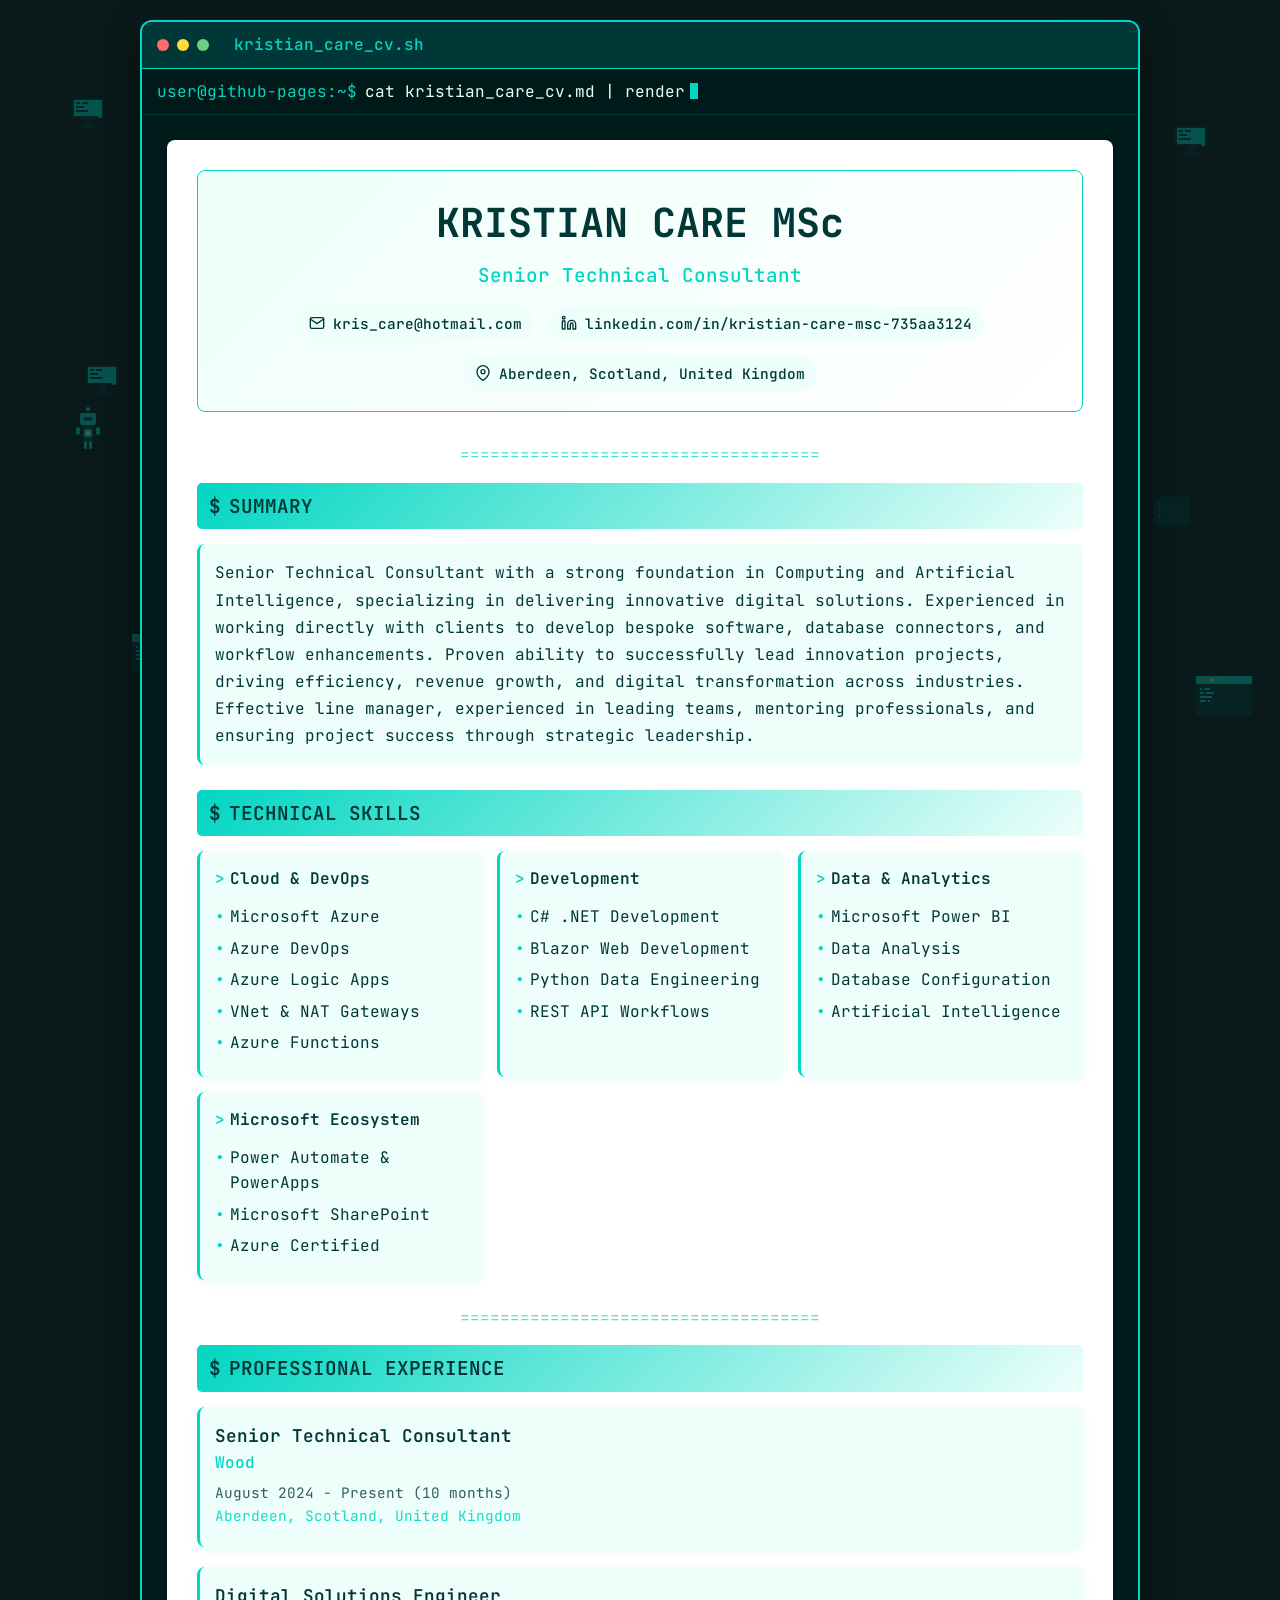
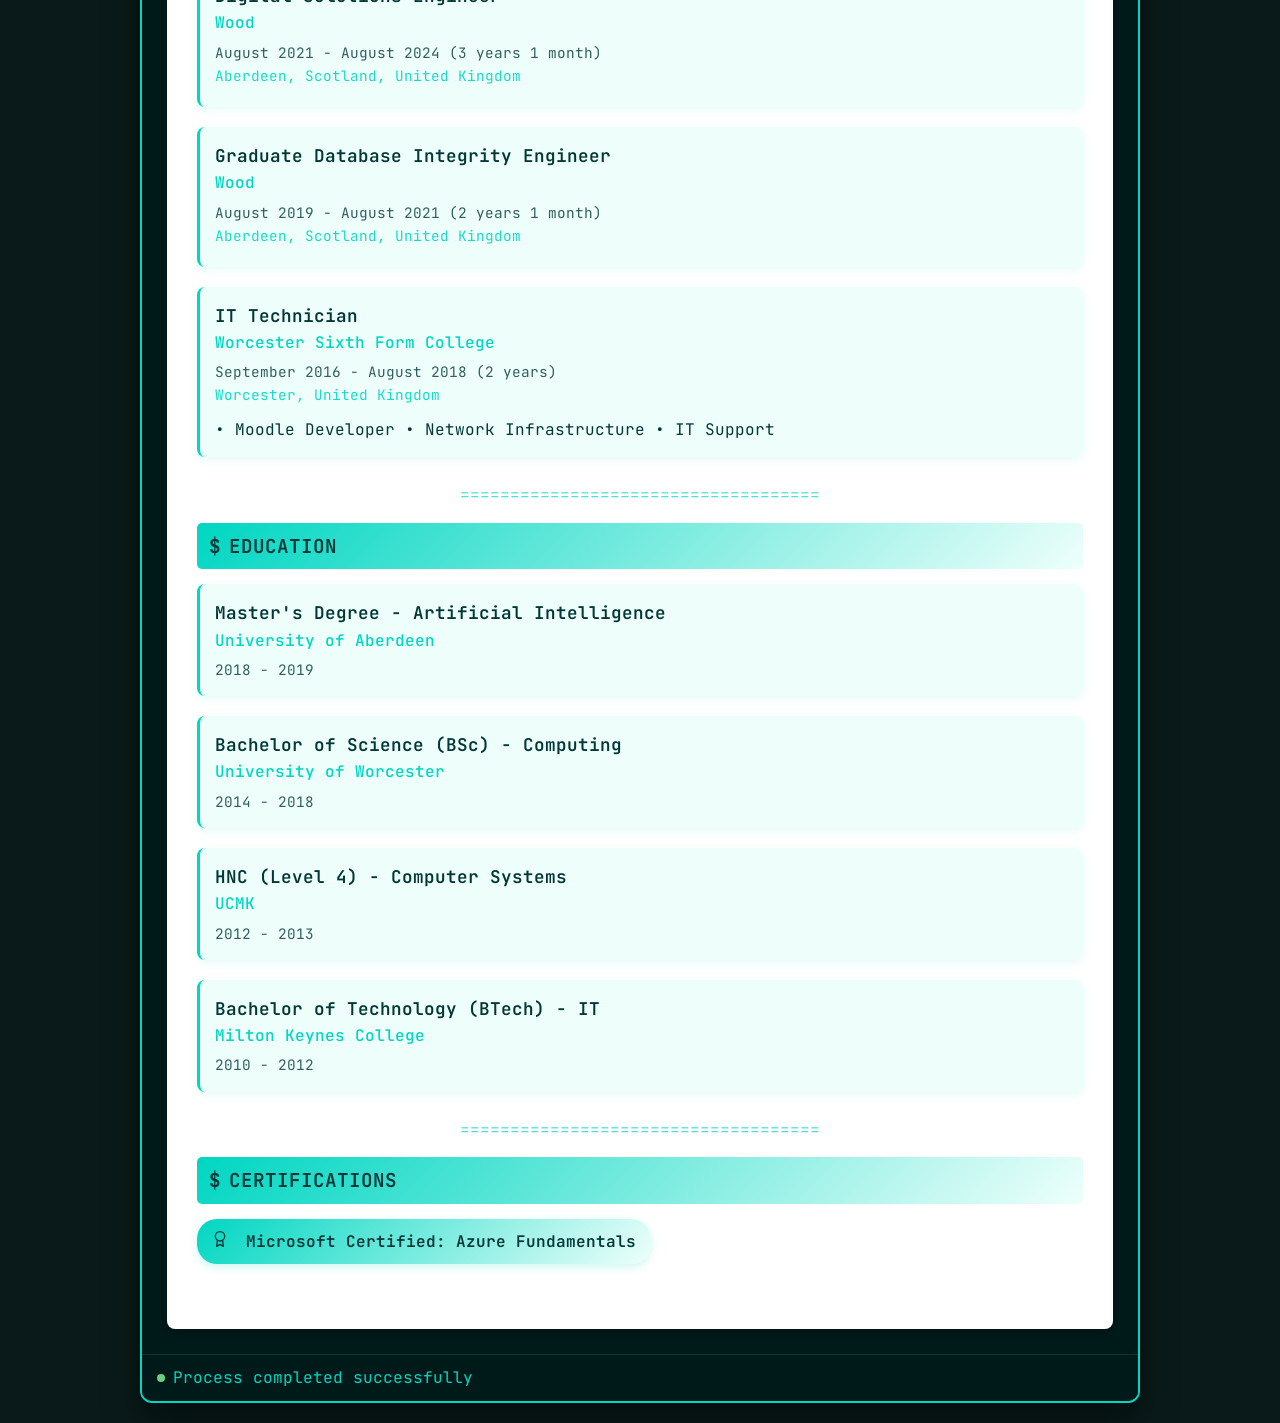
==== commit c5590346: "Update index.html Updated General Description" ====
--- a/index.html
+++ b/index.html
@@ -504,10 +504,7 @@
                 <div class="section">
                     <div class="section-title">SUMMARY</div>
                     <div class="summary-text">
-                        Senior Technical Consultant with educational background in Computing and 
-                        Artificial Intelligence. Professional experience in technical support and 
-                        development. Main focus: bringing digital elements to improve legacy workflows, 
-                        increasing revenue potential, R&D time, and exploring enriched digital solutions.
+                        Senior Technical Consultant with a strong foundation in Computing and Artificial Intelligence, specializing in delivering innovative digital solutions. Experienced in working directly with clients to develop bespoke software, database connectors, and workflow enhancements. Proven ability to successfully lead innovation projects, driving efficiency, revenue growth, and digital transformation across industries. Effective line manager, experienced in leading teams, mentoring professionals, and ensuring project success through strategic leadership.
                     </div>
                 </div>
                 
